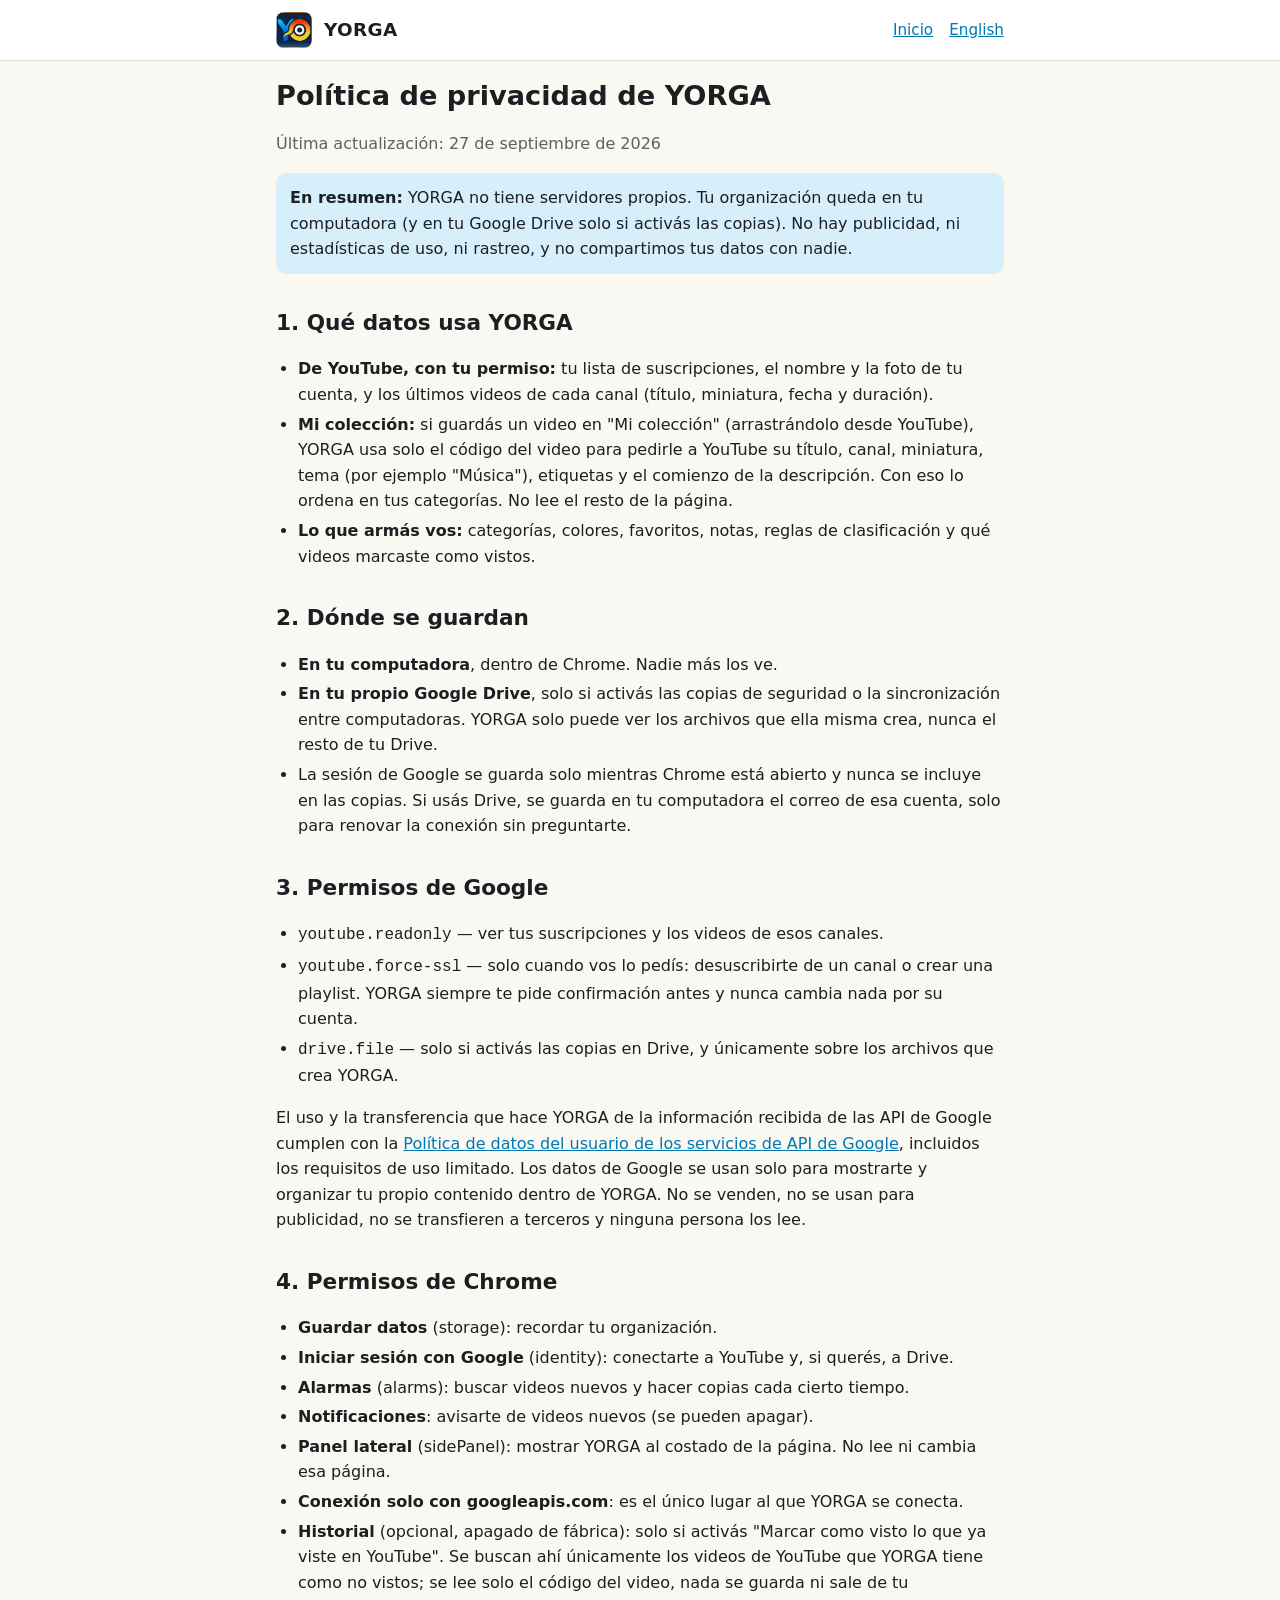
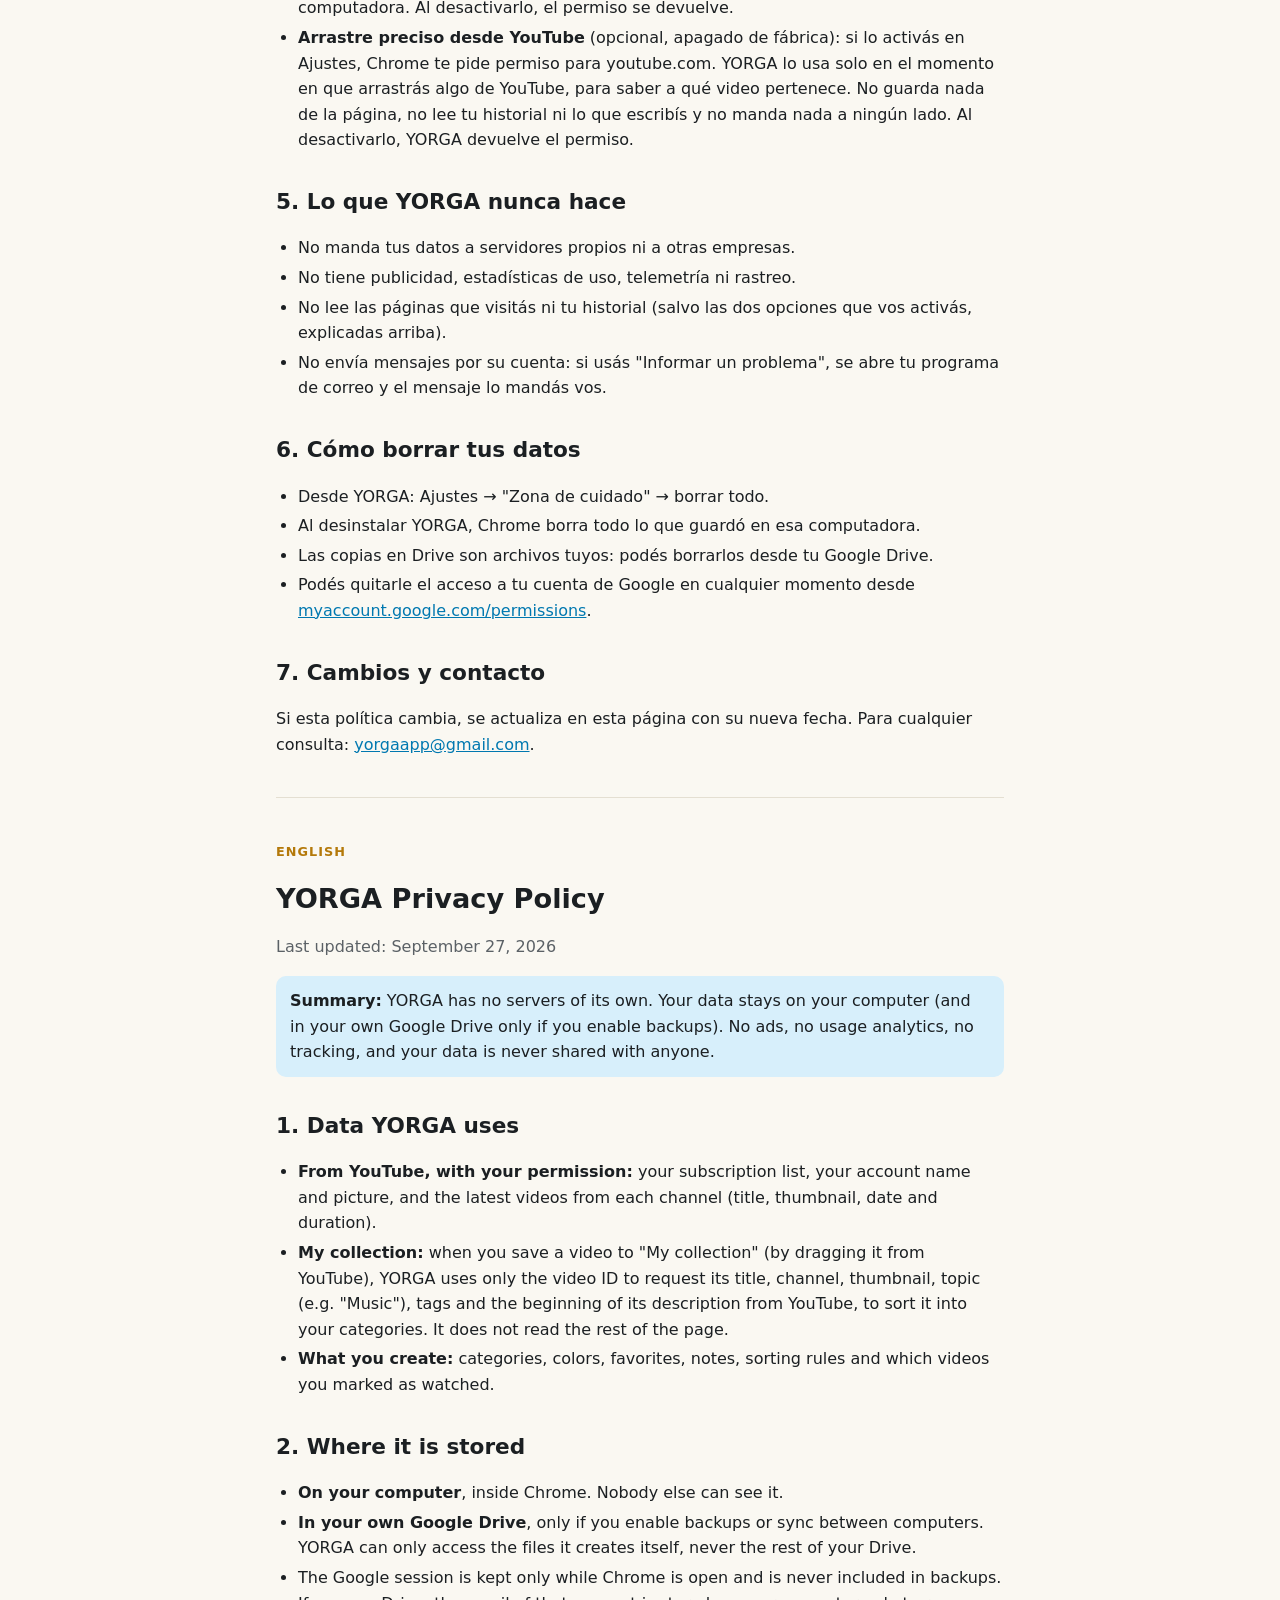
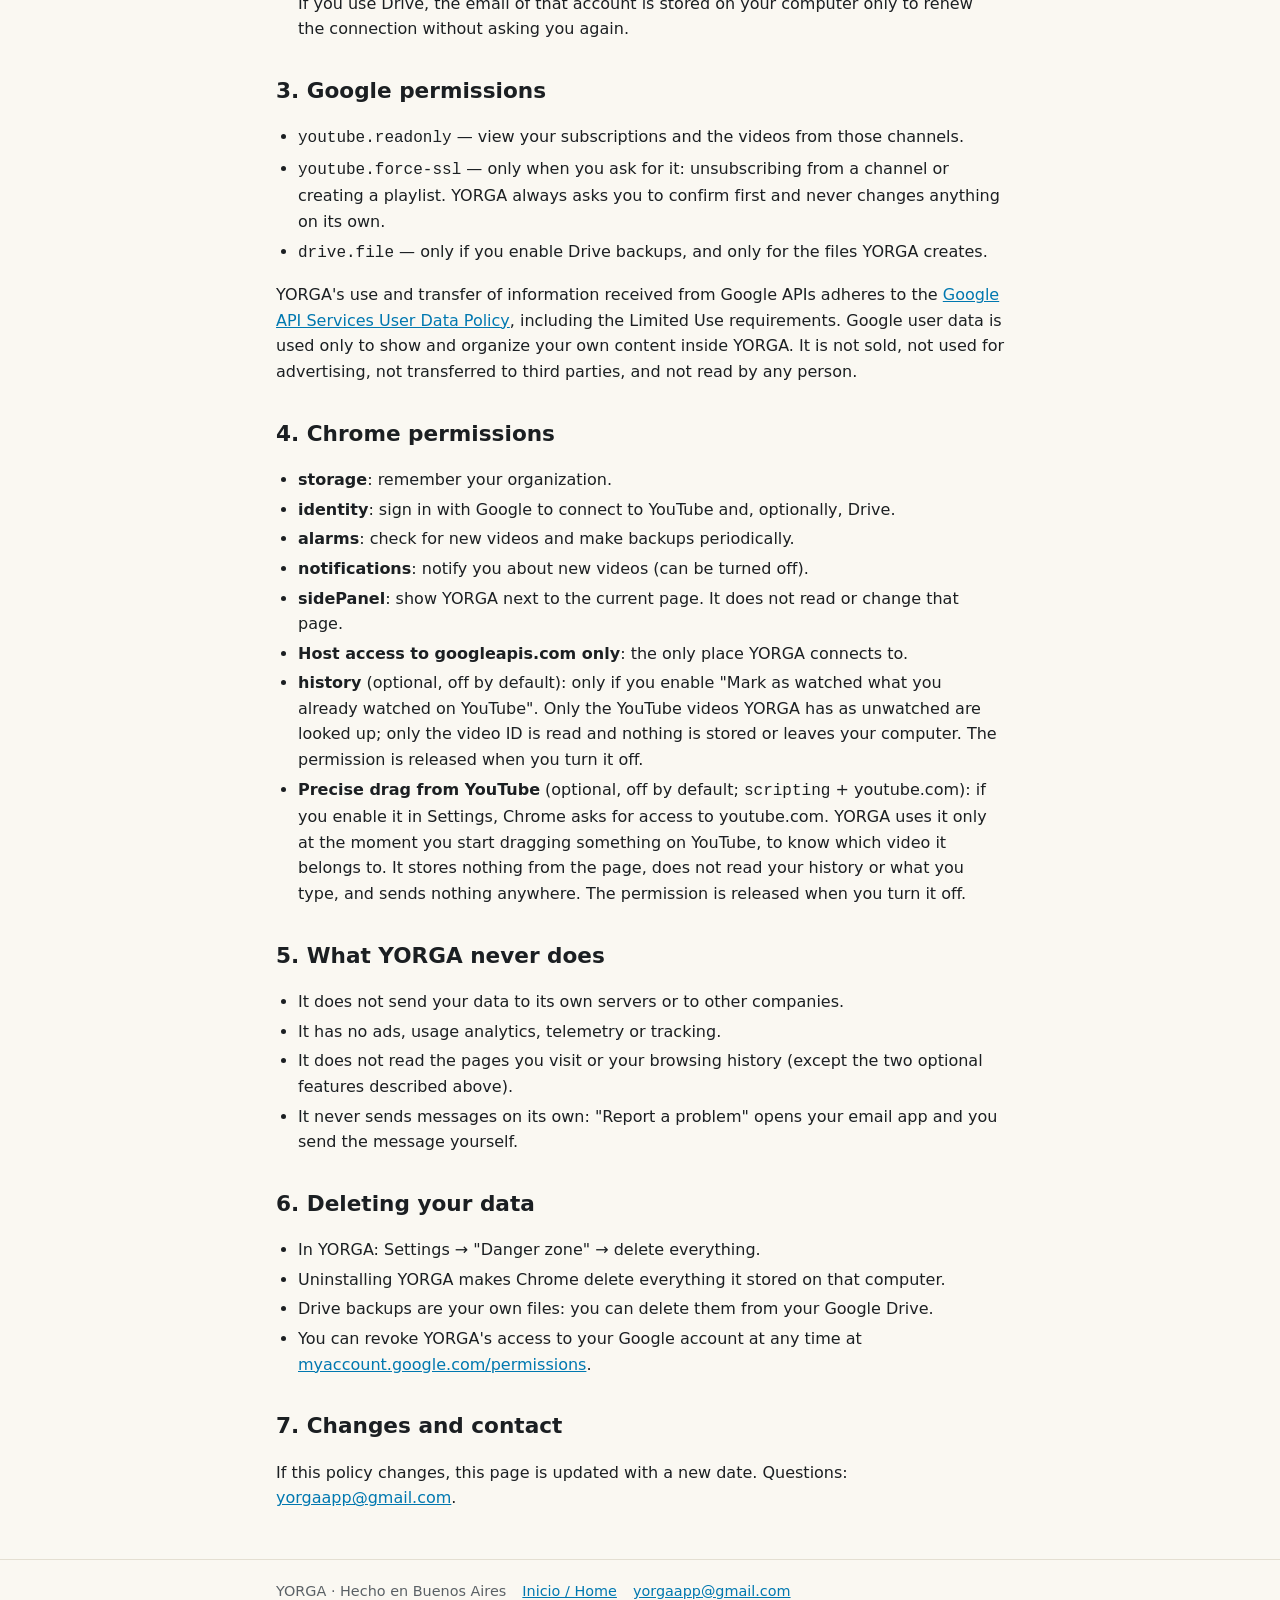
==== privacidad.html @ d3d58bcf "Add files via upload" ====
<!doctype html>
<html lang="es">
<head>
<meta charset="utf-8">
<meta name="viewport" content="width=device-width, initial-scale=1">
<title>Política de privacidad — YORGA</title>
<meta name="description" content="Política de privacidad de YORGA, la extensión de Chrome para organizar tus suscripciones de YouTube.">
<link rel="icon" href="icon128.png">
<link rel="stylesheet" href="estilo.css">
</head>
<body>
<header class="top">
  <div class="wrap">
    <img src="yorga-icon.webp" alt="">
    <a class="name" href="./">YORGA</a>
    <nav>
      <a href="./">Inicio</a>
      <a href="#en">English</a>
    </nav>
  </div>
</header>

<main class="wrap">
  <h1>Política de privacidad de YORGA</h1>
  <p class="muted">Última actualización: 27 de septiembre de 2026</p>

  <p class="note"><strong>En resumen:</strong> YORGA no tiene servidores propios. Tu organización queda en tu computadora (y en tu Google Drive solo si activás las copias). No hay publicidad, ni estadísticas de uso, ni rastreo, y no compartimos tus datos con nadie.</p>

  <h2>1. Qué datos usa YORGA</h2>
  <ul>
    <li><strong>De YouTube, con tu permiso:</strong> tu lista de suscripciones, el nombre y la foto de tu cuenta, y los últimos videos de cada canal (título, miniatura, fecha y duración).</li>
    <li><strong>Mi colección:</strong> si guardás un video en "Mi colección" (arrastrándolo desde YouTube), YORGA usa solo el código del video para pedirle a YouTube su título, canal, miniatura, tema (por ejemplo "Música"), etiquetas y el comienzo de la descripción. Con eso lo ordena en tus categorías. No lee el resto de la página.</li>
    <li><strong>Lo que armás vos:</strong> categorías, colores, favoritos, notas, reglas de clasificación y qué videos marcaste como vistos.</li>
  </ul>

  <h2>2. Dónde se guardan</h2>
  <ul>
    <li><strong>En tu computadora</strong>, dentro de Chrome. Nadie más los ve.</li>
    <li><strong>En tu propio Google Drive</strong>, solo si activás las copias de seguridad o la sincronización entre computadoras. YORGA solo puede ver los archivos que ella misma crea, nunca el resto de tu Drive.</li>
    <li>La sesión de Google se guarda solo mientras Chrome está abierto y nunca se incluye en las copias. Si usás Drive, se guarda en tu computadora el correo de esa cuenta, solo para renovar la conexión sin preguntarte.</li>
  </ul>

  <h2>3. Permisos de Google</h2>
  <ul>
    <li><code>youtube.readonly</code> — ver tus suscripciones y los videos de esos canales.</li>
    <li><code>youtube.force-ssl</code> — solo cuando vos lo pedís: desuscribirte de un canal o crear una playlist. YORGA siempre te pide confirmación antes y nunca cambia nada por su cuenta.</li>
    <li><code>drive.file</code> — solo si activás las copias en Drive, y únicamente sobre los archivos que crea YORGA.</li>
  </ul>
  <p>El uso y la transferencia que hace YORGA de la información recibida de las API de Google cumplen con la <a href="https://developers.google.com/terms/api-services-user-data-policy">Política de datos del usuario de los servicios de API de Google</a>, incluidos los requisitos de uso limitado. Los datos de Google se usan solo para mostrarte y organizar tu propio contenido dentro de YORGA. No se venden, no se usan para publicidad, no se transfieren a terceros y ninguna persona los lee.</p>

  <h2>4. Permisos de Chrome</h2>
  <ul>
    <li><strong>Guardar datos</strong> (storage): recordar tu organización.</li>
    <li><strong>Iniciar sesión con Google</strong> (identity): conectarte a YouTube y, si querés, a Drive.</li>
    <li><strong>Alarmas</strong> (alarms): buscar videos nuevos y hacer copias cada cierto tiempo.</li>
    <li><strong>Notificaciones</strong>: avisarte de videos nuevos (se pueden apagar).</li>
    <li><strong>Panel lateral</strong> (sidePanel): mostrar YORGA al costado de la página. No lee ni cambia esa página.</li>
    <li><strong>Conexión solo con googleapis.com</strong>: es el único lugar al que YORGA se conecta.</li>
    <li><strong>Historial</strong> (opcional, apagado de fábrica): solo si activás "Marcar como visto lo que ya viste en YouTube". Se buscan ahí únicamente los videos de YouTube que YORGA tiene como no vistos; se lee solo el código del video, nada se guarda ni sale de tu computadora. Al desactivarlo, el permiso se devuelve.</li>
    <li><strong>Arrastre preciso desde YouTube</strong> (opcional, apagado de fábrica): si lo activás en Ajustes, Chrome te pide permiso para youtube.com. YORGA lo usa solo en el momento en que arrastrás algo de YouTube, para saber a qué video pertenece. No guarda nada de la página, no lee tu historial ni lo que escribís y no manda nada a ningún lado. Al desactivarlo, YORGA devuelve el permiso.</li>
  </ul>

  <h2>5. Lo que YORGA nunca hace</h2>
  <ul>
    <li>No manda tus datos a servidores propios ni a otras empresas.</li>
    <li>No tiene publicidad, estadísticas de uso, telemetría ni rastreo.</li>
    <li>No lee las páginas que visitás ni tu historial (salvo las dos opciones que vos activás, explicadas arriba).</li>
    <li>No envía mensajes por su cuenta: si usás "Informar un problema", se abre tu programa de correo y el mensaje lo mandás vos.</li>
  </ul>

  <h2>6. Cómo borrar tus datos</h2>
  <ul>
    <li>Desde YORGA: Ajustes → "Zona de cuidado" → borrar todo.</li>
    <li>Al desinstalar YORGA, Chrome borra todo lo que guardó en esa computadora.</li>
    <li>Las copias en Drive son archivos tuyos: podés borrarlos desde tu Google Drive.</li>
    <li>Podés quitarle el acceso a tu cuenta de Google en cualquier momento desde <a href="https://myaccount.google.com/permissions">myaccount.google.com/permissions</a>.</li>
  </ul>

  <h2>7. Cambios y contacto</h2>
  <p>Si esta política cambia, se actualiza en esta página con su nueva fecha. Para cualquier consulta: <a href="mailto:yorgaapp@gmail.com">yorgaapp@gmail.com</a>.</p>

  <hr id="en">

  <span class="lang">English</span>
  <h1>YORGA Privacy Policy</h1>
  <p class="muted">Last updated: September 27, 2026</p>

  <p class="note"><strong>Summary:</strong> YORGA has no servers of its own. Your data stays on your computer (and in your own Google Drive only if you enable backups). No ads, no usage analytics, no tracking, and your data is never shared with anyone.</p>

  <h2>1. Data YORGA uses</h2>
  <ul>
    <li><strong>From YouTube, with your permission:</strong> your subscription list, your account name and picture, and the latest videos from each channel (title, thumbnail, date and duration).</li>
    <li><strong>My collection:</strong> when you save a video to "My collection" (by dragging it from YouTube), YORGA uses only the video ID to request its title, channel, thumbnail, topic (e.g. "Music"), tags and the beginning of its description from YouTube, to sort it into your categories. It does not read the rest of the page.</li>
    <li><strong>What you create:</strong> categories, colors, favorites, notes, sorting rules and which videos you marked as watched.</li>
  </ul>

  <h2>2. Where it is stored</h2>
  <ul>
    <li><strong>On your computer</strong>, inside Chrome. Nobody else can see it.</li>
    <li><strong>In your own Google Drive</strong>, only if you enable backups or sync between computers. YORGA can only access the files it creates itself, never the rest of your Drive.</li>
    <li>The Google session is kept only while Chrome is open and is never included in backups. If you use Drive, the email of that account is stored on your computer only to renew the connection without asking you again.</li>
  </ul>

  <h2>3. Google permissions</h2>
  <ul>
    <li><code>youtube.readonly</code> — view your subscriptions and the videos from those channels.</li>
    <li><code>youtube.force-ssl</code> — only when you ask for it: unsubscribing from a channel or creating a playlist. YORGA always asks you to confirm first and never changes anything on its own.</li>
    <li><code>drive.file</code> — only if you enable Drive backups, and only for the files YORGA creates.</li>
  </ul>
  <p>YORGA's use and transfer of information received from Google APIs adheres to the <a href="https://developers.google.com/terms/api-services-user-data-policy">Google API Services User Data Policy</a>, including the Limited Use requirements. Google user data is used only to show and organize your own content inside YORGA. It is not sold, not used for advertising, not transferred to third parties, and not read by any person.</p>

  <h2>4. Chrome permissions</h2>
  <ul>
    <li><strong>storage</strong>: remember your organization.</li>
    <li><strong>identity</strong>: sign in with Google to connect to YouTube and, optionally, Drive.</li>
    <li><strong>alarms</strong>: check for new videos and make backups periodically.</li>
    <li><strong>notifications</strong>: notify you about new videos (can be turned off).</li>
    <li><strong>sidePanel</strong>: show YORGA next to the current page. It does not read or change that page.</li>
    <li><strong>Host access to googleapis.com only</strong>: the only place YORGA connects to.</li>
    <li><strong>history</strong> (optional, off by default): only if you enable "Mark as watched what you already watched on YouTube". Only the YouTube videos YORGA has as unwatched are looked up; only the video ID is read and nothing is stored or leaves your computer. The permission is released when you turn it off.</li>
    <li><strong>Precise drag from YouTube</strong> (optional, off by default; <code>scripting</code> + youtube.com): if you enable it in Settings, Chrome asks for access to youtube.com. YORGA uses it only at the moment you start dragging something on YouTube, to know which video it belongs to. It stores nothing from the page, does not read your history or what you type, and sends nothing anywhere. The permission is released when you turn it off.</li>
  </ul>

  <h2>5. What YORGA never does</h2>
  <ul>
    <li>It does not send your data to its own servers or to other companies.</li>
    <li>It has no ads, usage analytics, telemetry or tracking.</li>
    <li>It does not read the pages you visit or your browsing history (except the two optional features described above).</li>
    <li>It never sends messages on its own: "Report a problem" opens your email app and you send the message yourself.</li>
  </ul>

  <h2>6. Deleting your data</h2>
  <ul>
    <li>In YORGA: Settings → "Danger zone" → delete everything.</li>
    <li>Uninstalling YORGA makes Chrome delete everything it stored on that computer.</li>
    <li>Drive backups are your own files: you can delete them from your Google Drive.</li>
    <li>You can revoke YORGA's access to your Google account at any time at <a href="https://myaccount.google.com/permissions">myaccount.google.com/permissions</a>.</li>
  </ul>

  <h2>7. Changes and contact</h2>
  <p>If this policy changes, this page is updated with a new date. Questions: <a href="mailto:yorgaapp@gmail.com">yorgaapp@gmail.com</a>.</p>
</main>

<footer>
  <div class="wrap">
    <span>YORGA · Hecho en Buenos Aires</span>
    <a href="./">Inicio / Home</a>
    <a href="mailto:yorgaapp@gmail.com">yorgaapp@gmail.com</a>
  </div>
</footer>
</body>
</html>
---- estilo.css ----
:root {
  --bg: #FAF8F2;
  --card: #FFFFFF;
  --ink: #1B1F22;
  --muted: #5B6166;
  --line: #E4DFD2;
  --accent: #0078B0;
  --accent-soft: #D7EFFB;
  --gold: #B4790A;
  --navy: #0C2442;
}
@media (prefers-color-scheme: dark) {
  :root {
    --bg: #14181B;
    --card: #1C2124;
    --ink: #ECEEF0;
    --muted: #A3AAB0;
    --line: #2C3337;
    --accent: #3FC1FF;
    --accent-soft: #123449;
    --gold: #F0B545;
  }
}
* { box-sizing: border-box; }
html { -webkit-text-size-adjust: 100%; }
body {
  margin: 0;
  background: var(--bg);
  color: var(--ink);
  font: 16px/1.6 system-ui, -apple-system, "Segoe UI", Roboto, sans-serif;
}
a { color: var(--accent); }
.wrap { max-width: 760px; margin: 0 auto; padding: 0 16px; }
header.top { border-bottom: 1px solid var(--line); background: var(--card); }
header.top .wrap { display: flex; align-items: center; gap: 12px; padding-top: 12px; padding-bottom: 12px; }
header.top img { width: 36px; height: 36px; border-radius: 8px; }
header.top .name { font-weight: 700; font-size: 1.15rem; letter-spacing: .02em; text-decoration: none; color: var(--ink); }
header.top nav { margin-left: auto; display: flex; gap: 16px; font-size: .95rem; flex-wrap: wrap; }
.hero { text-align: center; padding: 48px 0 24px; }
.hero img { width: 96px; height: 96px; border-radius: 20px; }
.hero h1 { font-size: 2rem; margin: 16px 0 4px; }
.hero p.lead { font-size: 1.15rem; color: var(--muted); margin: 0 auto; max-width: 560px; }
.btn {
  display: inline-block; margin-top: 20px; padding: 10px 20px; border-radius: 999px;
  background: var(--accent); color: #fff; text-decoration: none; font-weight: 600;
}
@media (prefers-color-scheme: dark) { .btn { color: #0C2442; } }
.card { background: var(--card); border: 1px solid var(--line); border-radius: 14px; padding: 20px 22px; margin: 16px 0; }
.grid { display: grid; grid-template-columns: repeat(auto-fit, minmax(280px, 1fr)); gap: 12px; }
.grid .card { margin: 0; }
.grid h3 { margin: 0 0 4px; font-size: 1.02rem; }
.grid p { margin: 0; color: var(--muted); font-size: .95rem; }
h1 { font-size: 1.7rem; line-height: 1.25; }
h2 { font-size: 1.35rem; margin: 32px 0 8px; }
h3 { font-size: 1.08rem; margin: 20px 0 6px; }
ul { padding-left: 22px; }
li { margin: 4px 0; }
.muted { color: var(--muted); }
.lang { display: inline-block; font-size: .8rem; font-weight: 700; color: var(--gold); letter-spacing: .08em; text-transform: uppercase; }
.note { background: var(--accent-soft); border-radius: 10px; padding: 12px 14px; }
hr { border: 0; border-top: 1px solid var(--line); margin: 40px 0; }
footer { border-top: 1px solid var(--line); margin-top: 48px; padding: 20px 0 32px; font-size: .9rem; color: var(--muted); }
footer .wrap { display: flex; gap: 16px; flex-wrap: wrap; }
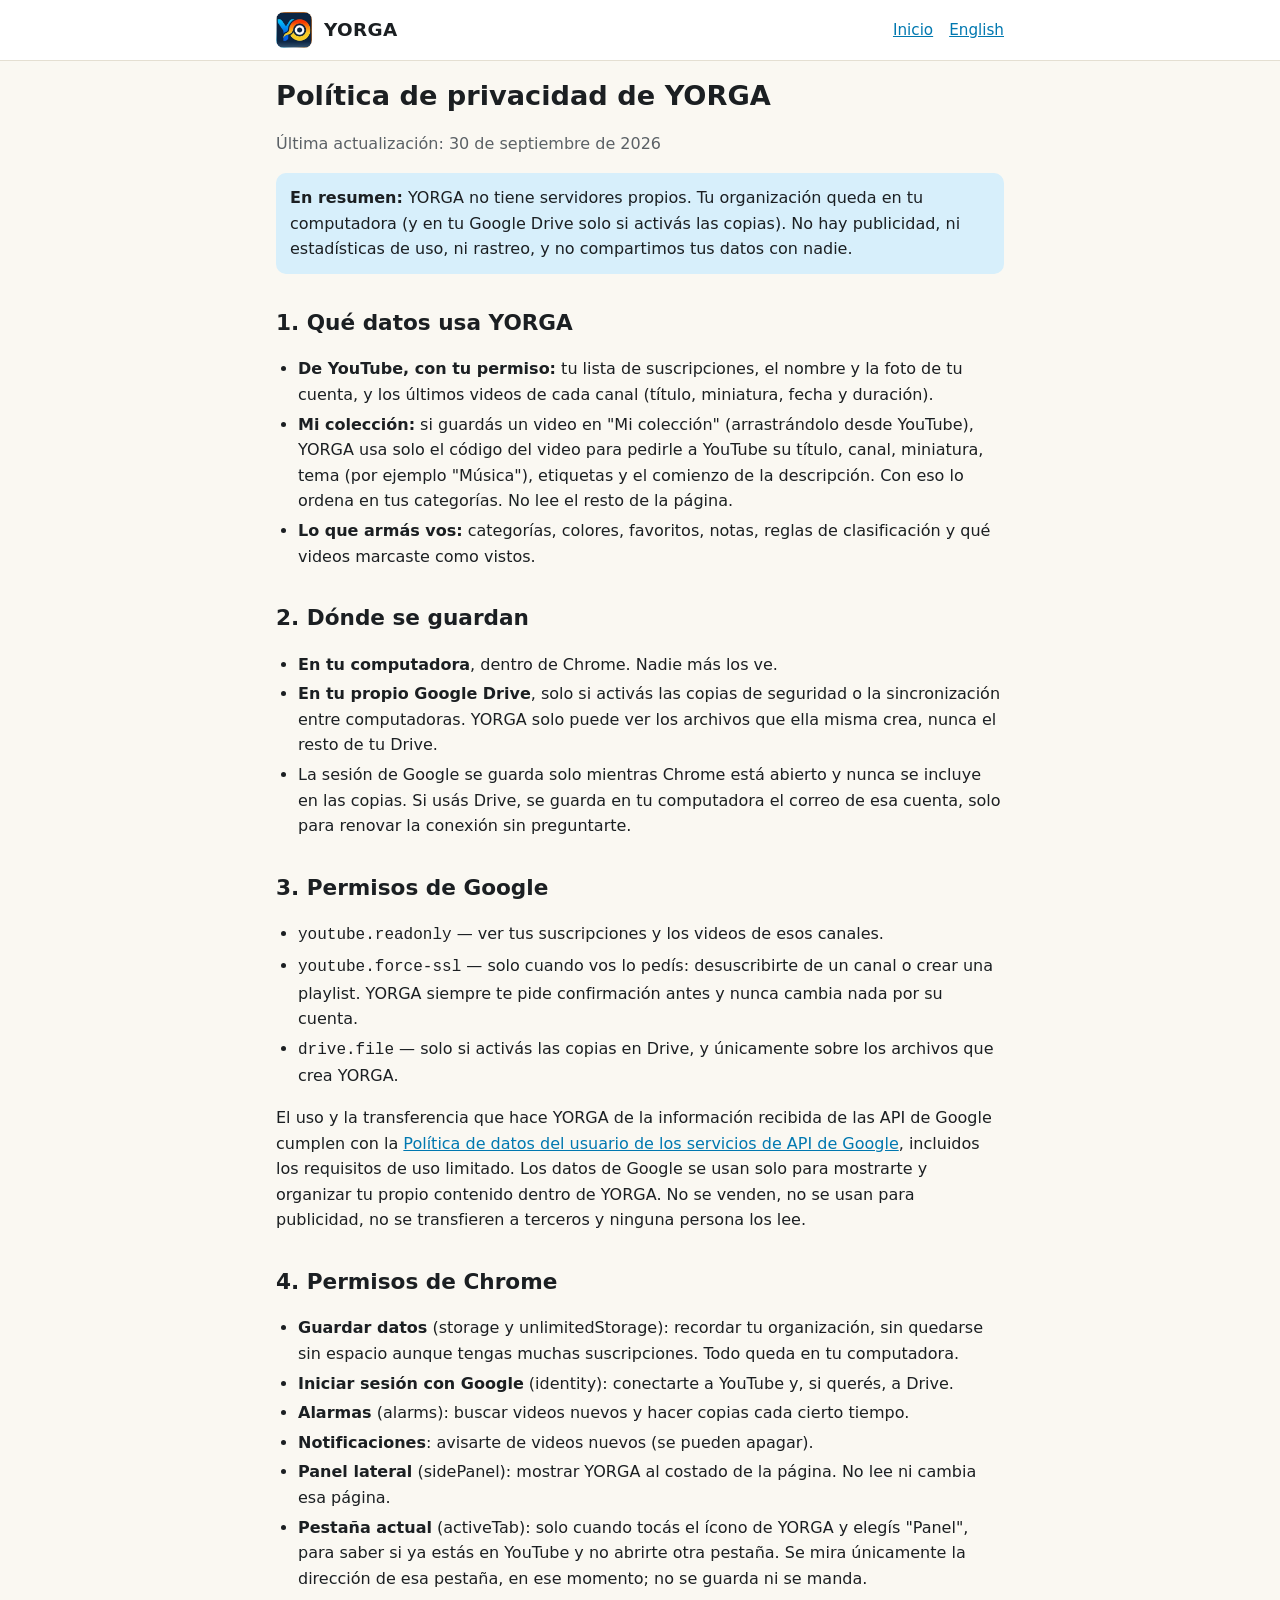
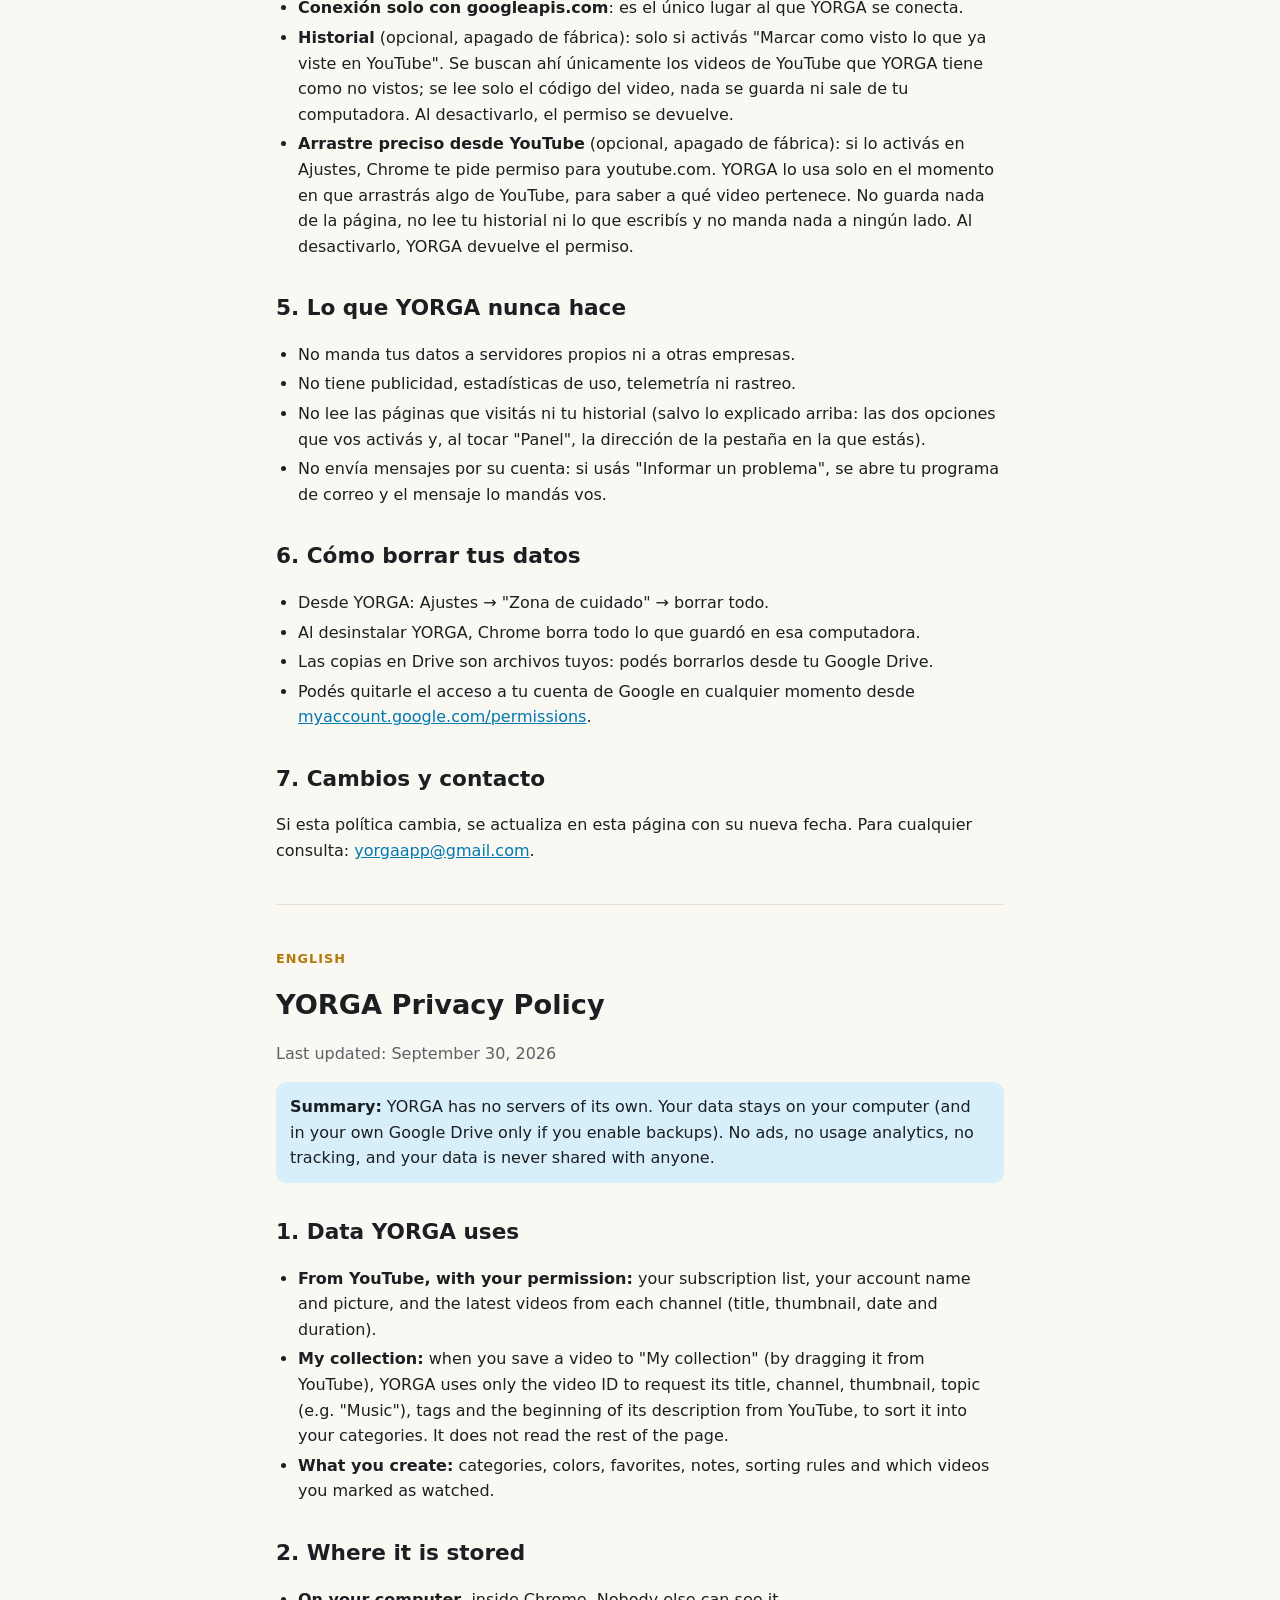
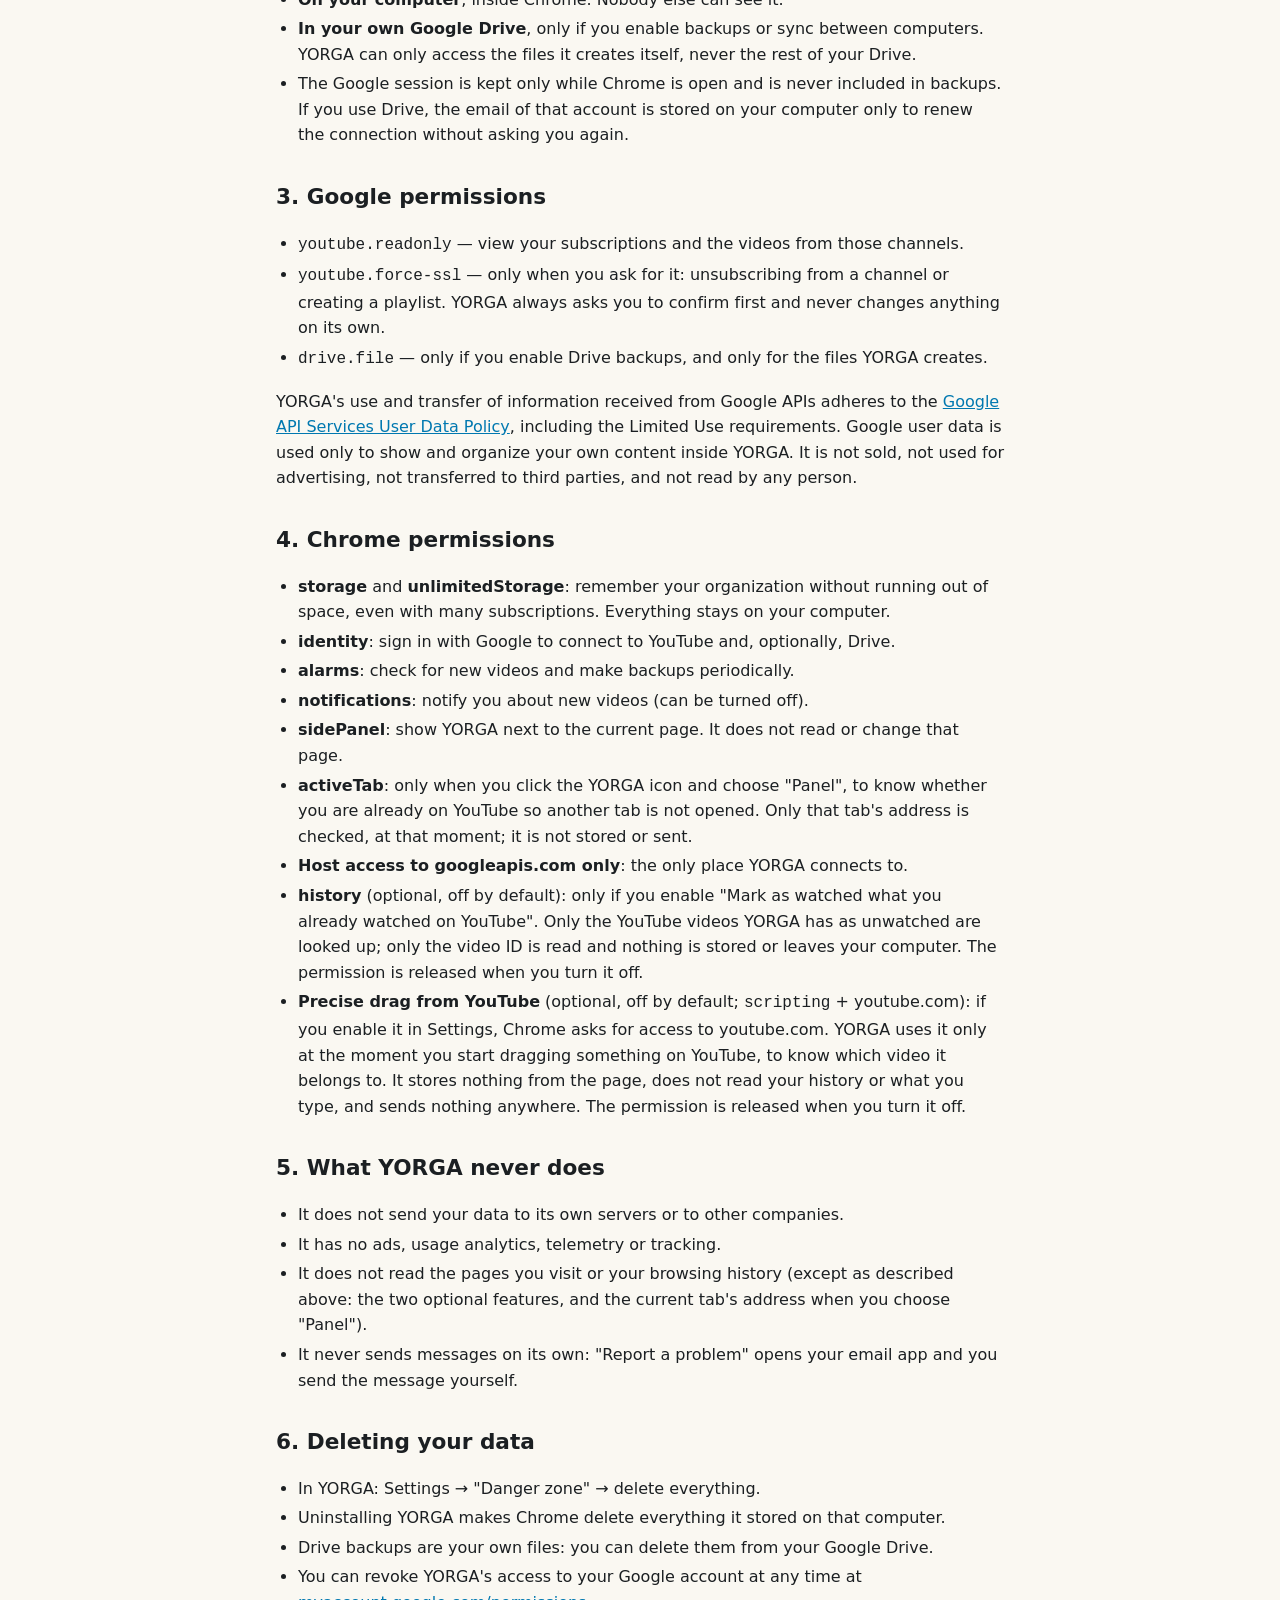
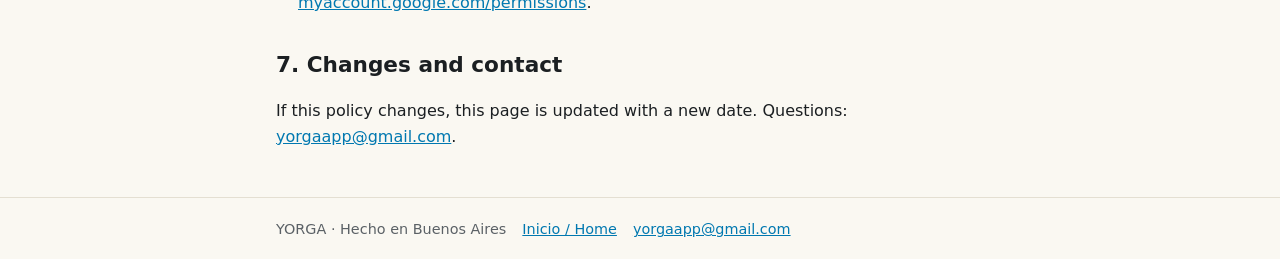
==== commit 6af5effe: "Privacidad: permisos 1.15" ====
--- a/privacidad.html
+++ b/privacidad.html
@@ -22,7 +22,7 @@
 
 <main class="wrap">
   <h1>Política de privacidad de YORGA</h1>
-  <p class="muted">Última actualización: 27 de septiembre de 2026</p>
+  <p class="muted">Última actualización: 30 de septiembre de 2026</p>
 
   <p class="note"><strong>En resumen:</strong> YORGA no tiene servidores propios. Tu organización queda en tu computadora (y en tu Google Drive solo si activás las copias). No hay publicidad, ni estadísticas de uso, ni rastreo, y no compartimos tus datos con nadie.</p>
 
@@ -50,11 +50,12 @@
 
   <h2>4. Permisos de Chrome</h2>
   <ul>
-    <li><strong>Guardar datos</strong> (storage): recordar tu organización.</li>
+    <li><strong>Guardar datos</strong> (storage y unlimitedStorage): recordar tu organización, sin quedarse sin espacio aunque tengas muchas suscripciones. Todo queda en tu computadora.</li>
     <li><strong>Iniciar sesión con Google</strong> (identity): conectarte a YouTube y, si querés, a Drive.</li>
     <li><strong>Alarmas</strong> (alarms): buscar videos nuevos y hacer copias cada cierto tiempo.</li>
     <li><strong>Notificaciones</strong>: avisarte de videos nuevos (se pueden apagar).</li>
     <li><strong>Panel lateral</strong> (sidePanel): mostrar YORGA al costado de la página. No lee ni cambia esa página.</li>
+    <li><strong>Pestaña actual</strong> (activeTab): solo cuando tocás el ícono de YORGA y elegís "Panel", para saber si ya estás en YouTube y no abrirte otra pestaña. Se mira únicamente la dirección de esa pestaña, en ese momento; no se guarda ni se manda.</li>
     <li><strong>Conexión solo con googleapis.com</strong>: es el único lugar al que YORGA se conecta.</li>
     <li><strong>Historial</strong> (opcional, apagado de fábrica): solo si activás "Marcar como visto lo que ya viste en YouTube". Se buscan ahí únicamente los videos de YouTube que YORGA tiene como no vistos; se lee solo el código del video, nada se guarda ni sale de tu computadora. Al desactivarlo, el permiso se devuelve.</li>
     <li><strong>Arrastre preciso desde YouTube</strong> (opcional, apagado de fábrica): si lo activás en Ajustes, Chrome te pide permiso para youtube.com. YORGA lo usa solo en el momento en que arrastrás algo de YouTube, para saber a qué video pertenece. No guarda nada de la página, no lee tu historial ni lo que escribís y no manda nada a ningún lado. Al desactivarlo, YORGA devuelve el permiso.</li>
@@ -64,7 +65,7 @@
   <ul>
     <li>No manda tus datos a servidores propios ni a otras empresas.</li>
     <li>No tiene publicidad, estadísticas de uso, telemetría ni rastreo.</li>
-    <li>No lee las páginas que visitás ni tu historial (salvo las dos opciones que vos activás, explicadas arriba).</li>
+    <li>No lee las páginas que visitás ni tu historial (salvo lo explicado arriba: las dos opciones que vos activás y, al tocar "Panel", la dirección de la pestaña en la que estás).</li>
     <li>No envía mensajes por su cuenta: si usás "Informar un problema", se abre tu programa de correo y el mensaje lo mandás vos.</li>
   </ul>
 
@@ -83,7 +84,7 @@
 
   <span class="lang">English</span>
   <h1>YORGA Privacy Policy</h1>
-  <p class="muted">Last updated: September 27, 2026</p>
+  <p class="muted">Last updated: September 30, 2026</p>
 
   <p class="note"><strong>Summary:</strong> YORGA has no servers of its own. Your data stays on your computer (and in your own Google Drive only if you enable backups). No ads, no usage analytics, no tracking, and your data is never shared with anyone.</p>
 
@@ -111,11 +112,12 @@
 
   <h2>4. Chrome permissions</h2>
   <ul>
-    <li><strong>storage</strong>: remember your organization.</li>
+    <li><strong>storage</strong> and <strong>unlimitedStorage</strong>: remember your organization without running out of space, even with many subscriptions. Everything stays on your computer.</li>
     <li><strong>identity</strong>: sign in with Google to connect to YouTube and, optionally, Drive.</li>
     <li><strong>alarms</strong>: check for new videos and make backups periodically.</li>
     <li><strong>notifications</strong>: notify you about new videos (can be turned off).</li>
     <li><strong>sidePanel</strong>: show YORGA next to the current page. It does not read or change that page.</li>
+    <li><strong>activeTab</strong>: only when you click the YORGA icon and choose "Panel", to know whether you are already on YouTube so another tab is not opened. Only that tab's address is checked, at that moment; it is not stored or sent.</li>
     <li><strong>Host access to googleapis.com only</strong>: the only place YORGA connects to.</li>
     <li><strong>history</strong> (optional, off by default): only if you enable "Mark as watched what you already watched on YouTube". Only the YouTube videos YORGA has as unwatched are looked up; only the video ID is read and nothing is stored or leaves your computer. The permission is released when you turn it off.</li>
     <li><strong>Precise drag from YouTube</strong> (optional, off by default; <code>scripting</code> + youtube.com): if you enable it in Settings, Chrome asks for access to youtube.com. YORGA uses it only at the moment you start dragging something on YouTube, to know which video it belongs to. It stores nothing from the page, does not read your history or what you type, and sends nothing anywhere. The permission is released when you turn it off.</li>
@@ -125,7 +127,7 @@
   <ul>
     <li>It does not send your data to its own servers or to other companies.</li>
     <li>It has no ads, usage analytics, telemetry or tracking.</li>
-    <li>It does not read the pages you visit or your browsing history (except the two optional features described above).</li>
+    <li>It does not read the pages you visit or your browsing history (except as described above: the two optional features, and the current tab's address when you choose "Panel").</li>
     <li>It never sends messages on its own: "Report a problem" opens your email app and you send the message yourself.</li>
   </ul>
 
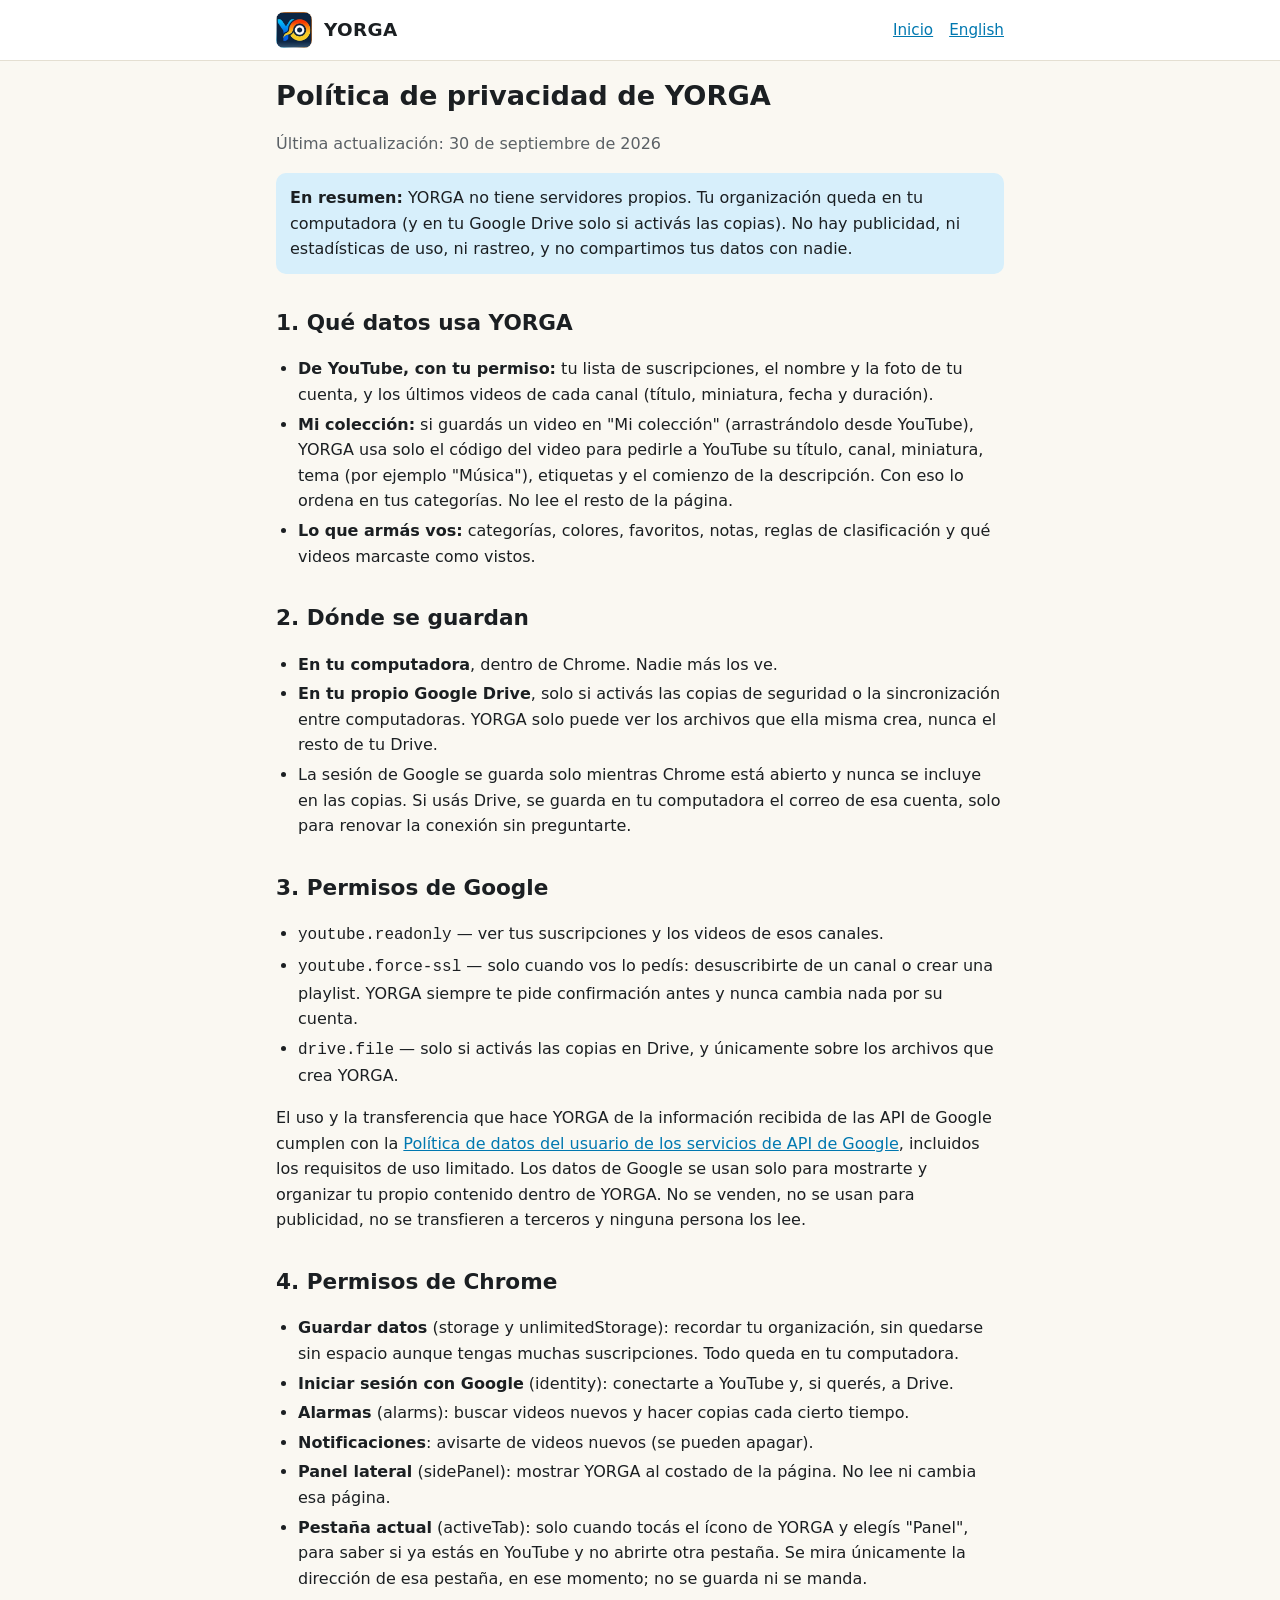
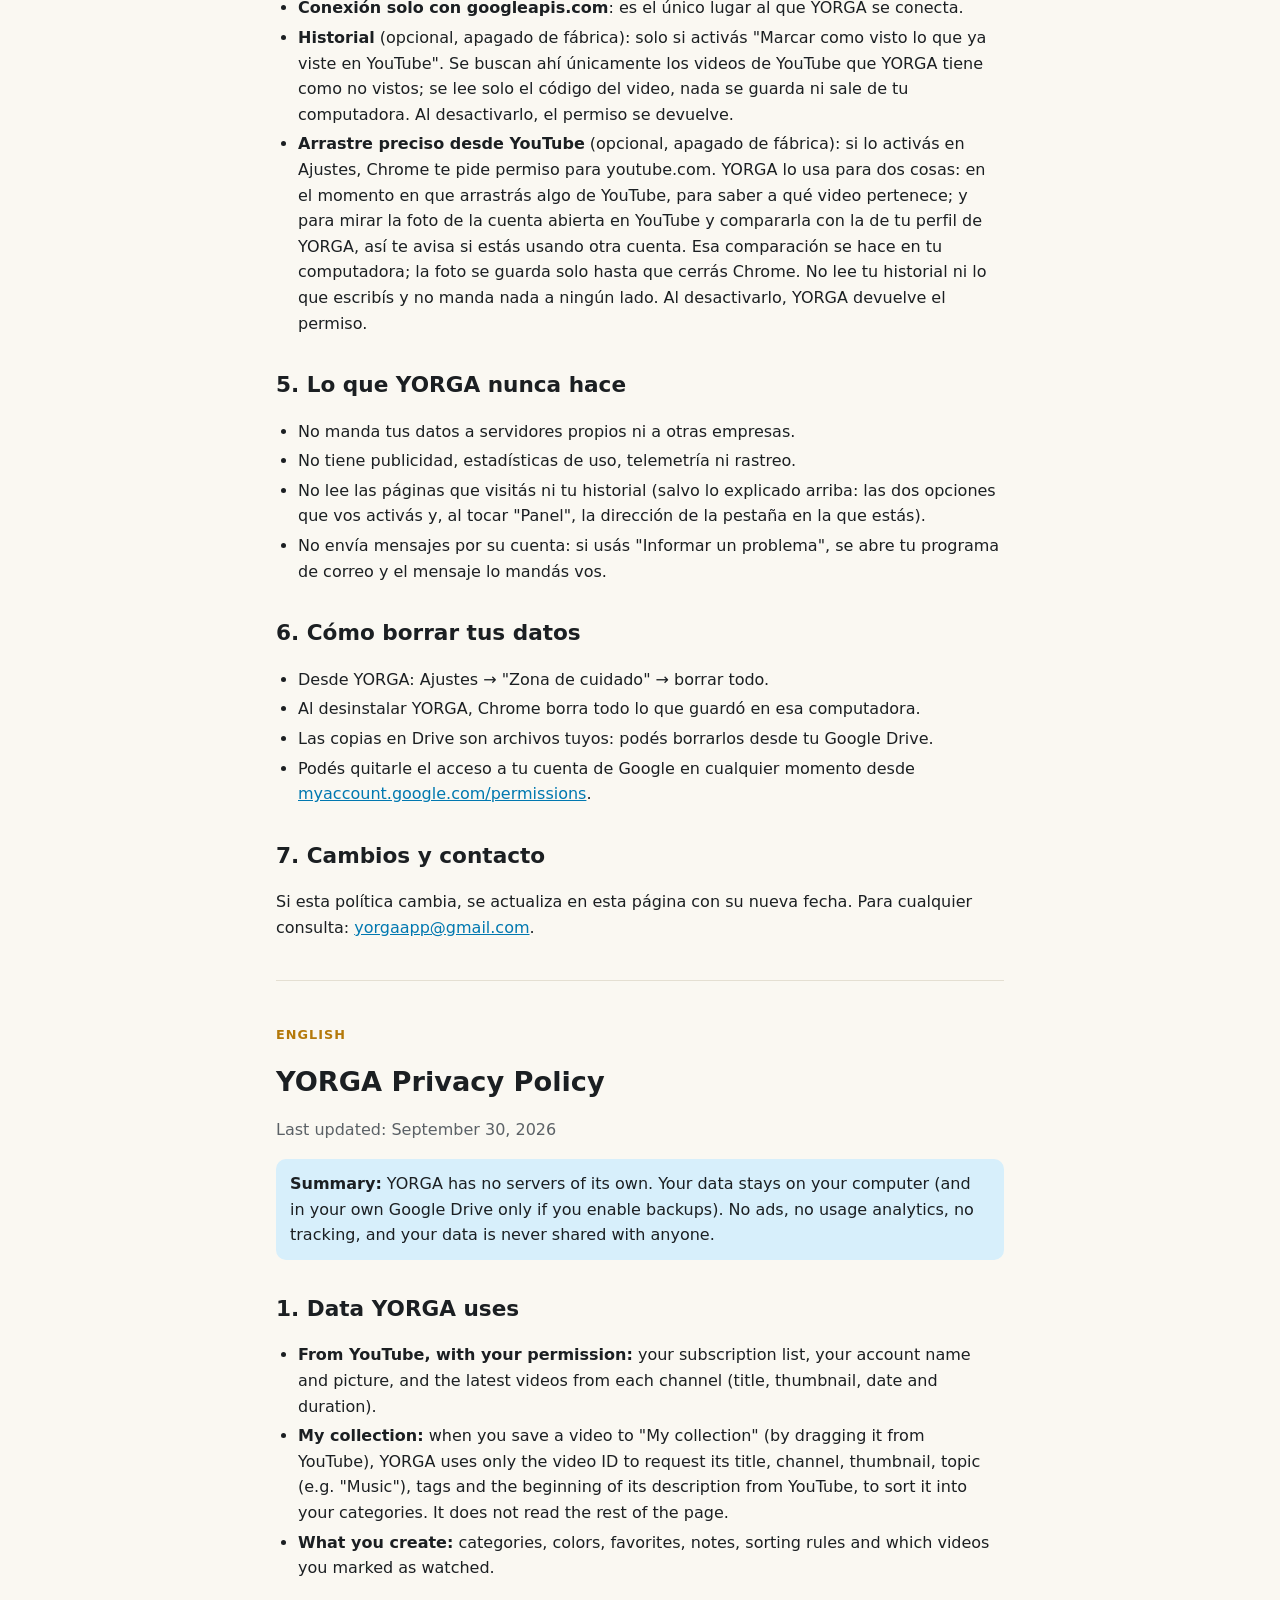
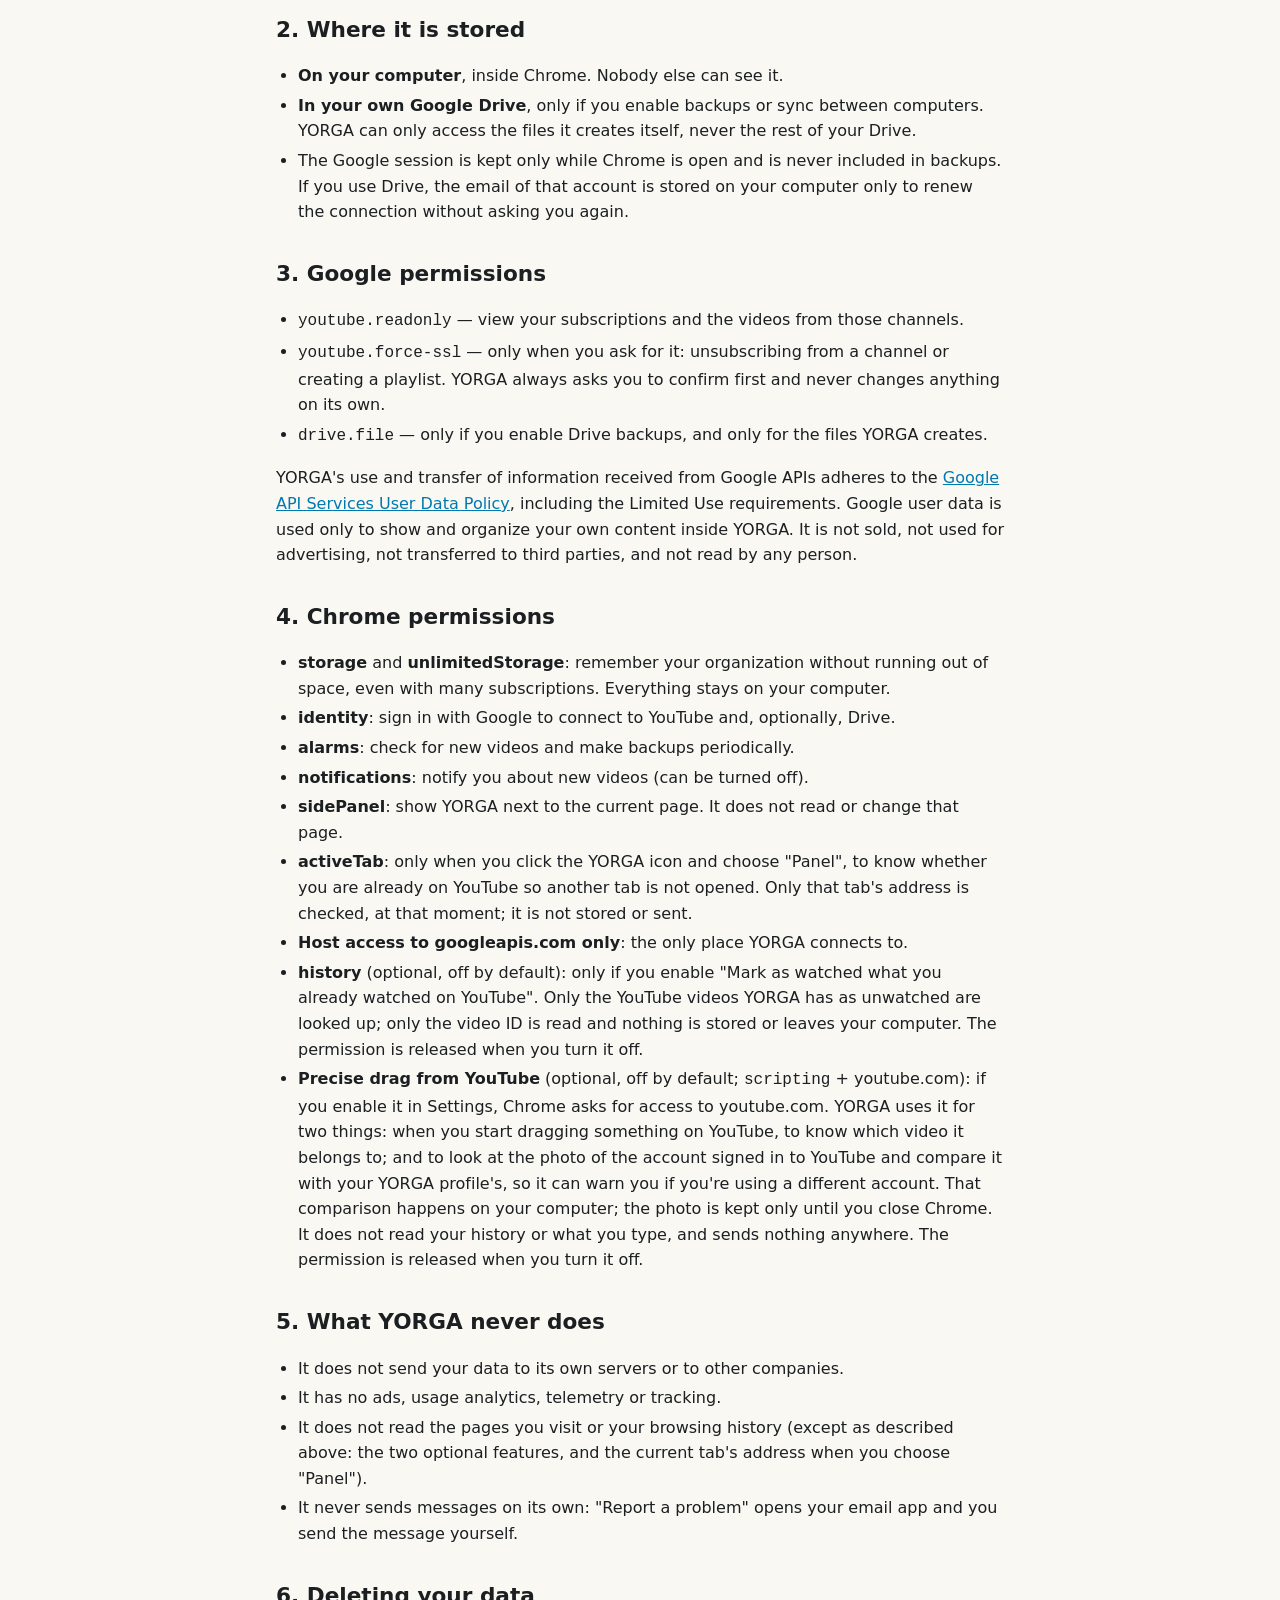
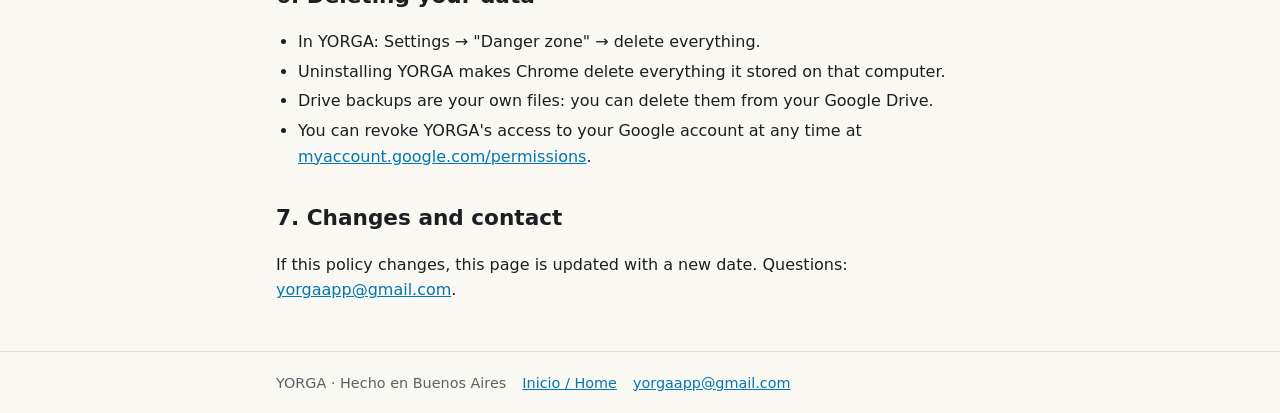
==== commit 765f6f30: "Actualización  1 de octubre 2026" ====
--- a/privacidad.html
+++ b/privacidad.html
@@ -58,7 +58,7 @@
     <li><strong>Pestaña actual</strong> (activeTab): solo cuando tocás el ícono de YORGA y elegís "Panel", para saber si ya estás en YouTube y no abrirte otra pestaña. Se mira únicamente la dirección de esa pestaña, en ese momento; no se guarda ni se manda.</li>
     <li><strong>Conexión solo con googleapis.com</strong>: es el único lugar al que YORGA se conecta.</li>
     <li><strong>Historial</strong> (opcional, apagado de fábrica): solo si activás "Marcar como visto lo que ya viste en YouTube". Se buscan ahí únicamente los videos de YouTube que YORGA tiene como no vistos; se lee solo el código del video, nada se guarda ni sale de tu computadora. Al desactivarlo, el permiso se devuelve.</li>
-    <li><strong>Arrastre preciso desde YouTube</strong> (opcional, apagado de fábrica): si lo activás en Ajustes, Chrome te pide permiso para youtube.com. YORGA lo usa solo en el momento en que arrastrás algo de YouTube, para saber a qué video pertenece. No guarda nada de la página, no lee tu historial ni lo que escribís y no manda nada a ningún lado. Al desactivarlo, YORGA devuelve el permiso.</li>
+    <li><strong>Arrastre preciso desde YouTube</strong> (opcional, apagado de fábrica): si lo activás en Ajustes, Chrome te pide permiso para youtube.com. YORGA lo usa para dos cosas: en el momento en que arrastrás algo de YouTube, para saber a qué video pertenece; y para mirar la foto de la cuenta abierta en YouTube y compararla con la de tu perfil de YORGA, así te avisa si estás usando otra cuenta. Esa comparación se hace en tu computadora; la foto se guarda solo hasta que cerrás Chrome. No lee tu historial ni lo que escribís y no manda nada a ningún lado. Al desactivarlo, YORGA devuelve el permiso.</li>
   </ul>
 
   <h2>5. Lo que YORGA nunca hace</h2>
@@ -120,7 +120,7 @@
     <li><strong>activeTab</strong>: only when you click the YORGA icon and choose "Panel", to know whether you are already on YouTube so another tab is not opened. Only that tab's address is checked, at that moment; it is not stored or sent.</li>
     <li><strong>Host access to googleapis.com only</strong>: the only place YORGA connects to.</li>
     <li><strong>history</strong> (optional, off by default): only if you enable "Mark as watched what you already watched on YouTube". Only the YouTube videos YORGA has as unwatched are looked up; only the video ID is read and nothing is stored or leaves your computer. The permission is released when you turn it off.</li>
-    <li><strong>Precise drag from YouTube</strong> (optional, off by default; <code>scripting</code> + youtube.com): if you enable it in Settings, Chrome asks for access to youtube.com. YORGA uses it only at the moment you start dragging something on YouTube, to know which video it belongs to. It stores nothing from the page, does not read your history or what you type, and sends nothing anywhere. The permission is released when you turn it off.</li>
+    <li><strong>Precise drag from YouTube</strong> (optional, off by default; <code>scripting</code> + youtube.com): if you enable it in Settings, Chrome asks for access to youtube.com. YORGA uses it for two things: when you start dragging something on YouTube, to know which video it belongs to; and to look at the photo of the account signed in to YouTube and compare it with your YORGA profile's, so it can warn you if you're using a different account. That comparison happens on your computer; the photo is kept only until you close Chrome. It does not read your history or what you type, and sends nothing anywhere. The permission is released when you turn it off.</li>
   </ul>
 
   <h2>5. What YORGA never does</h2>
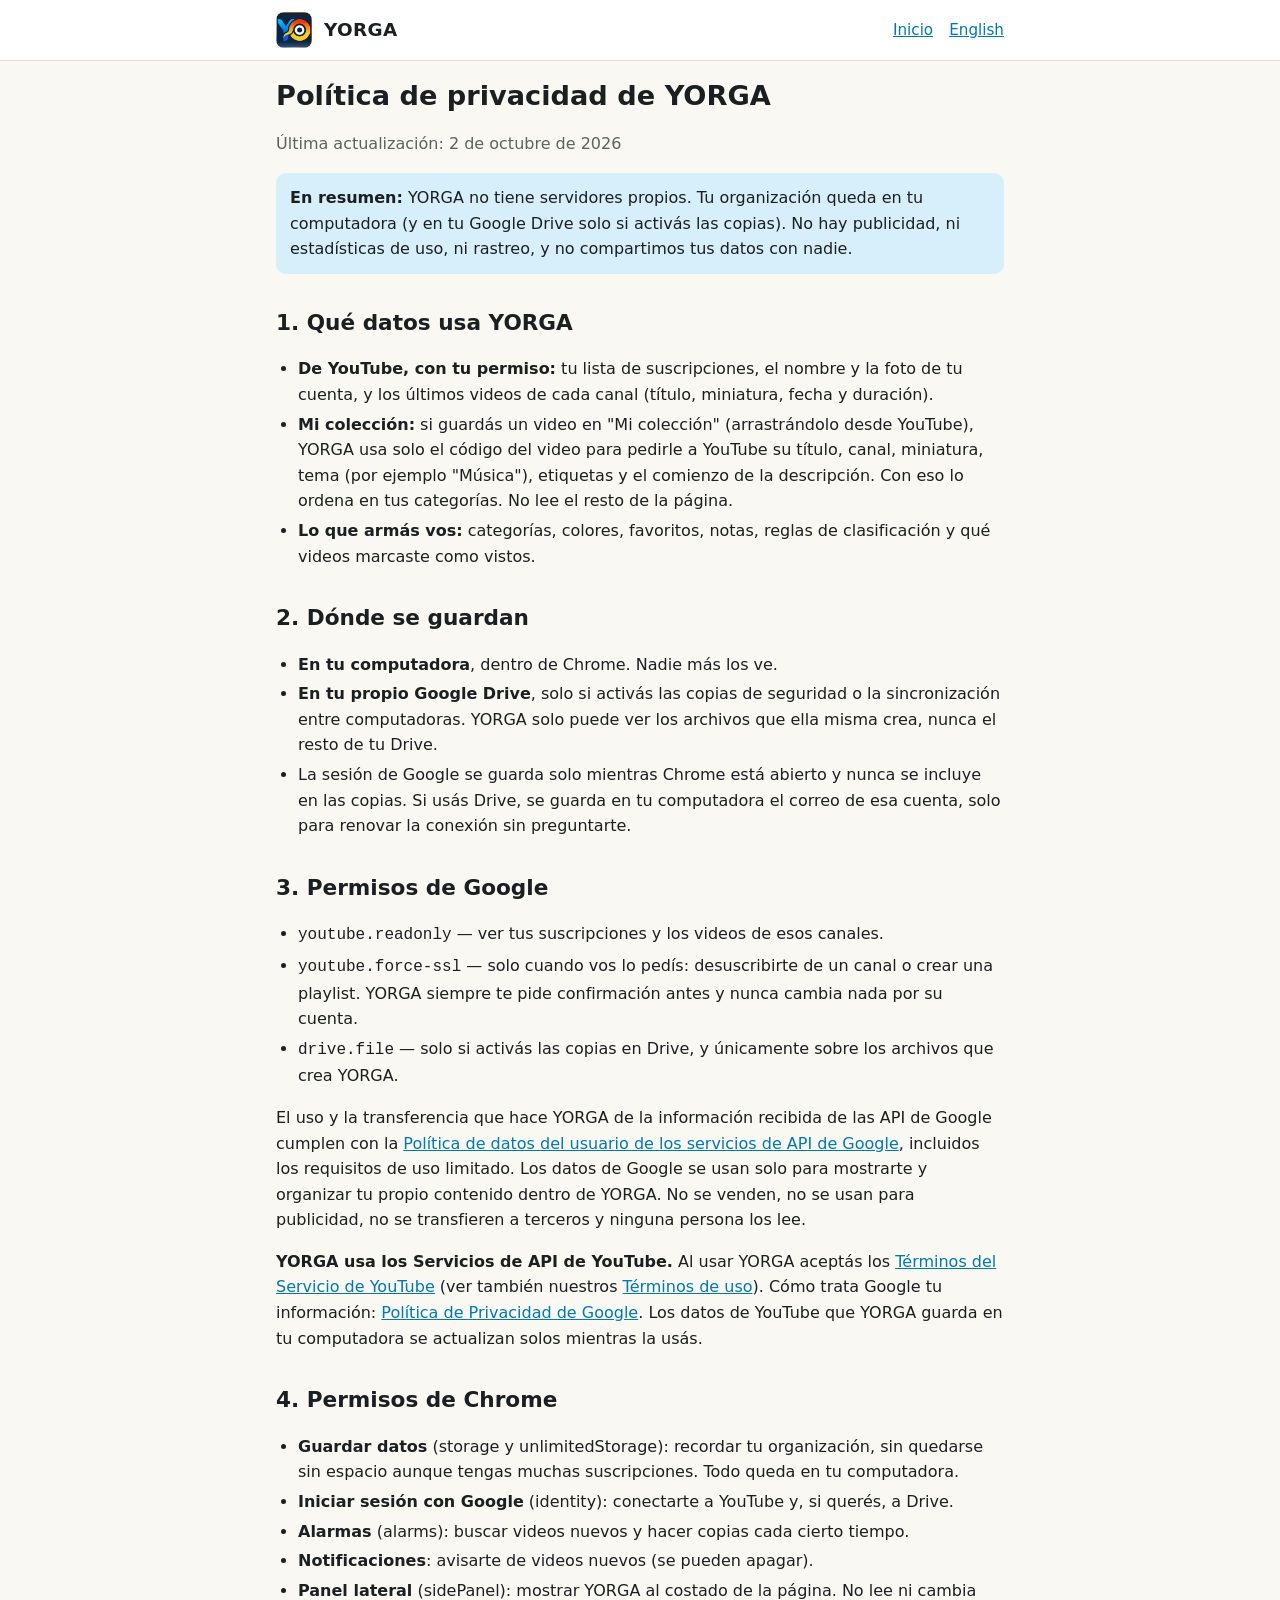
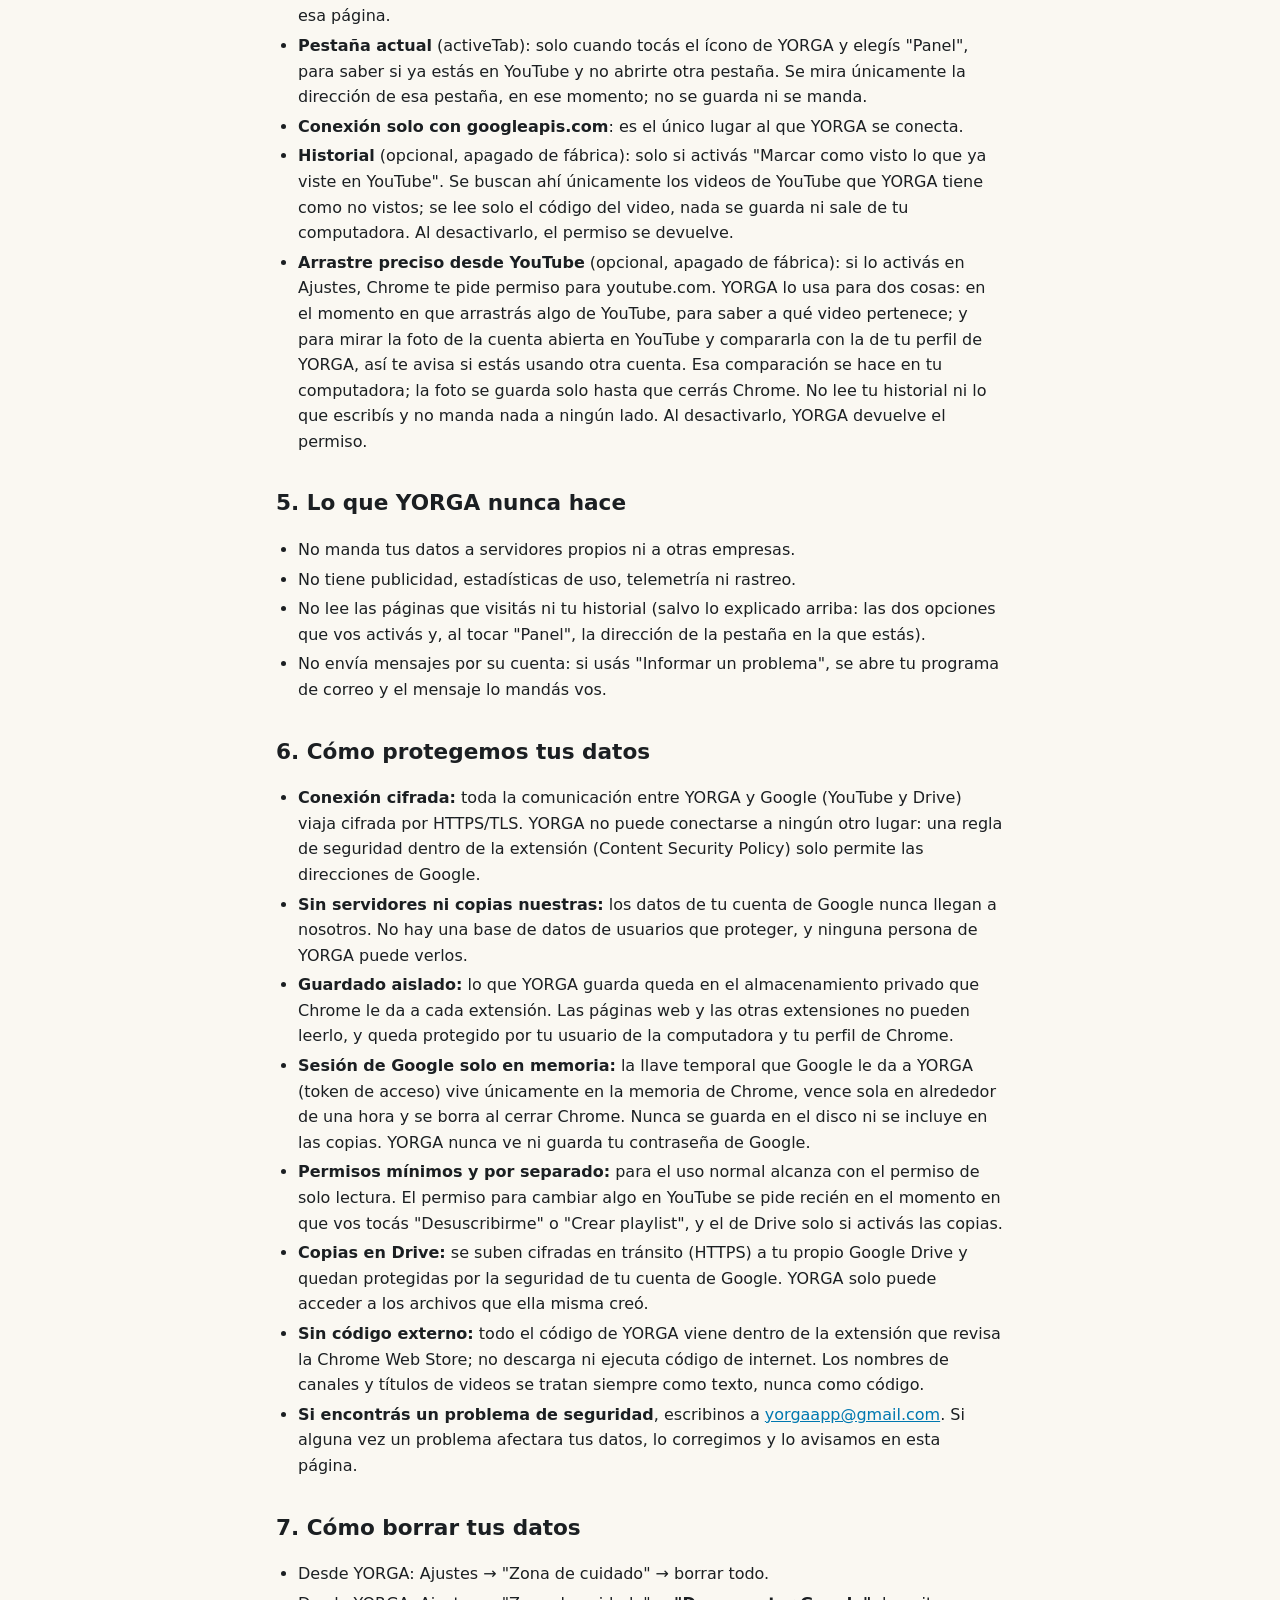
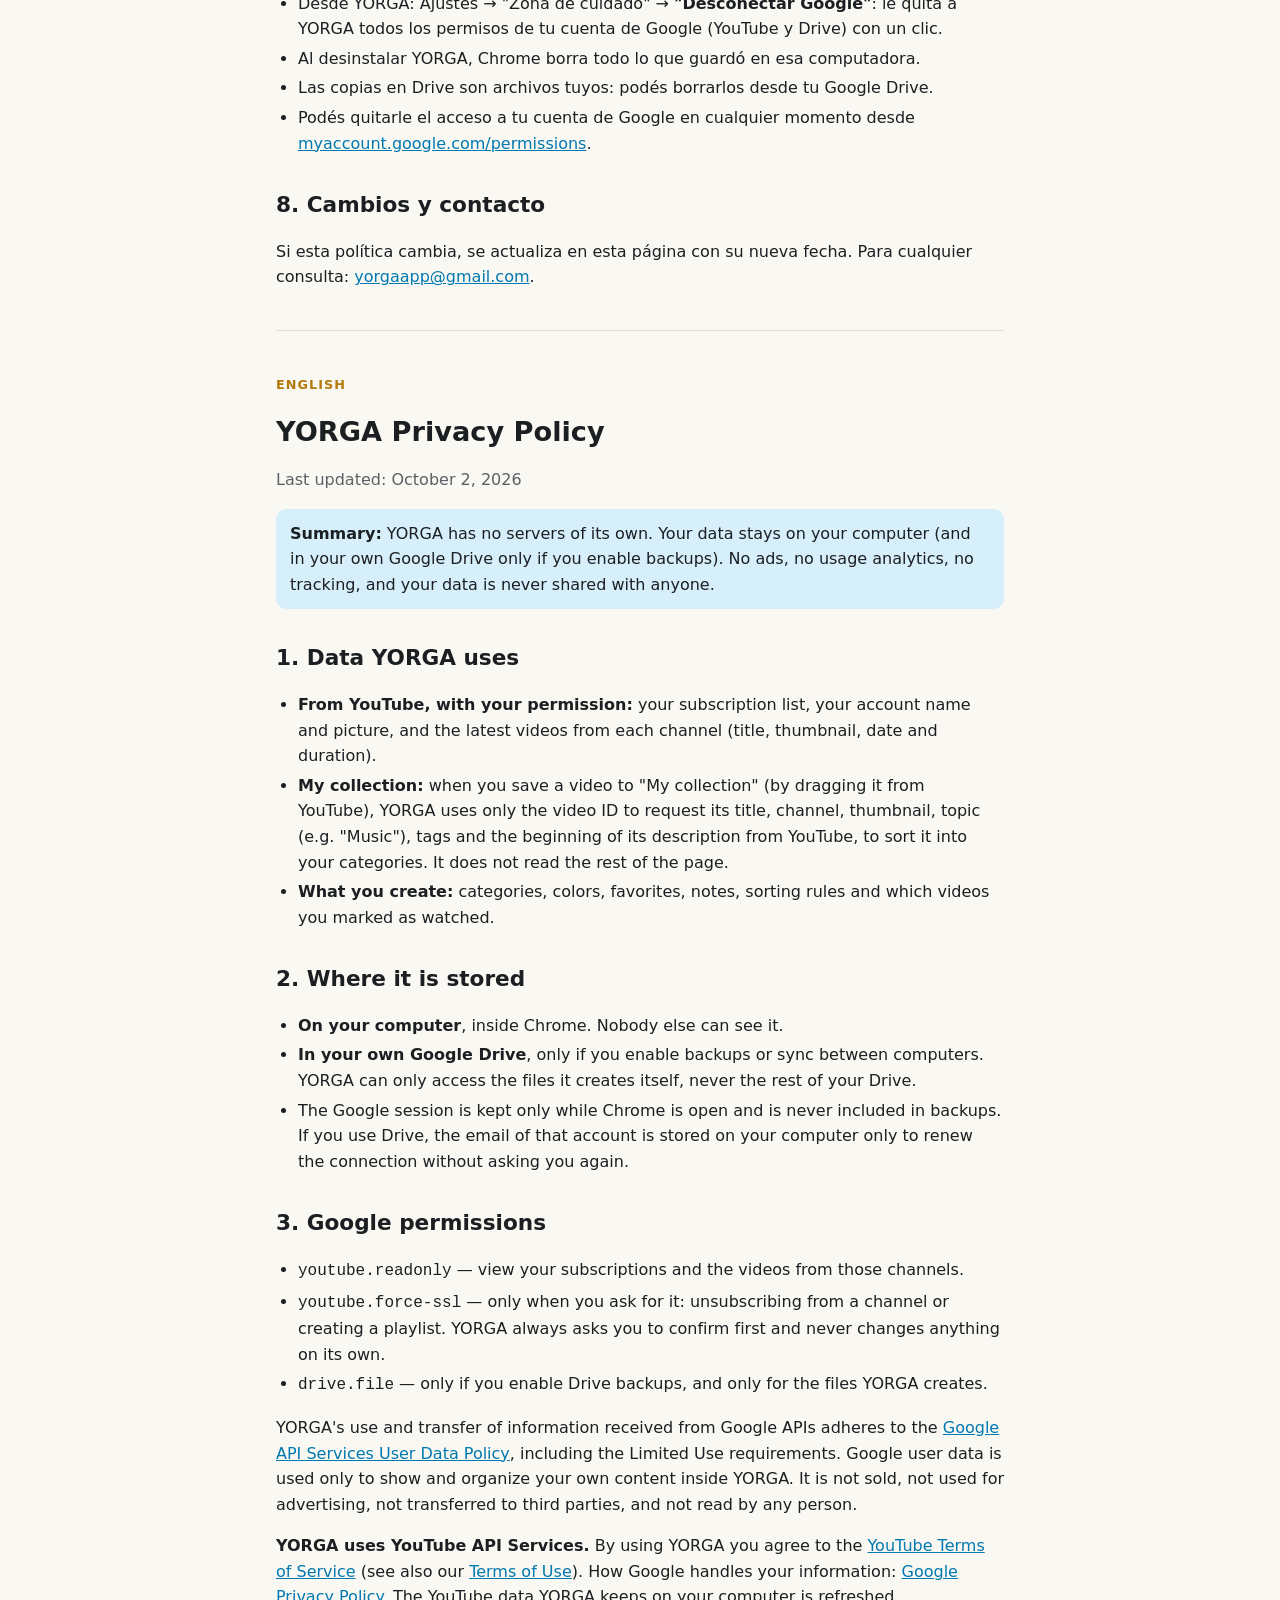
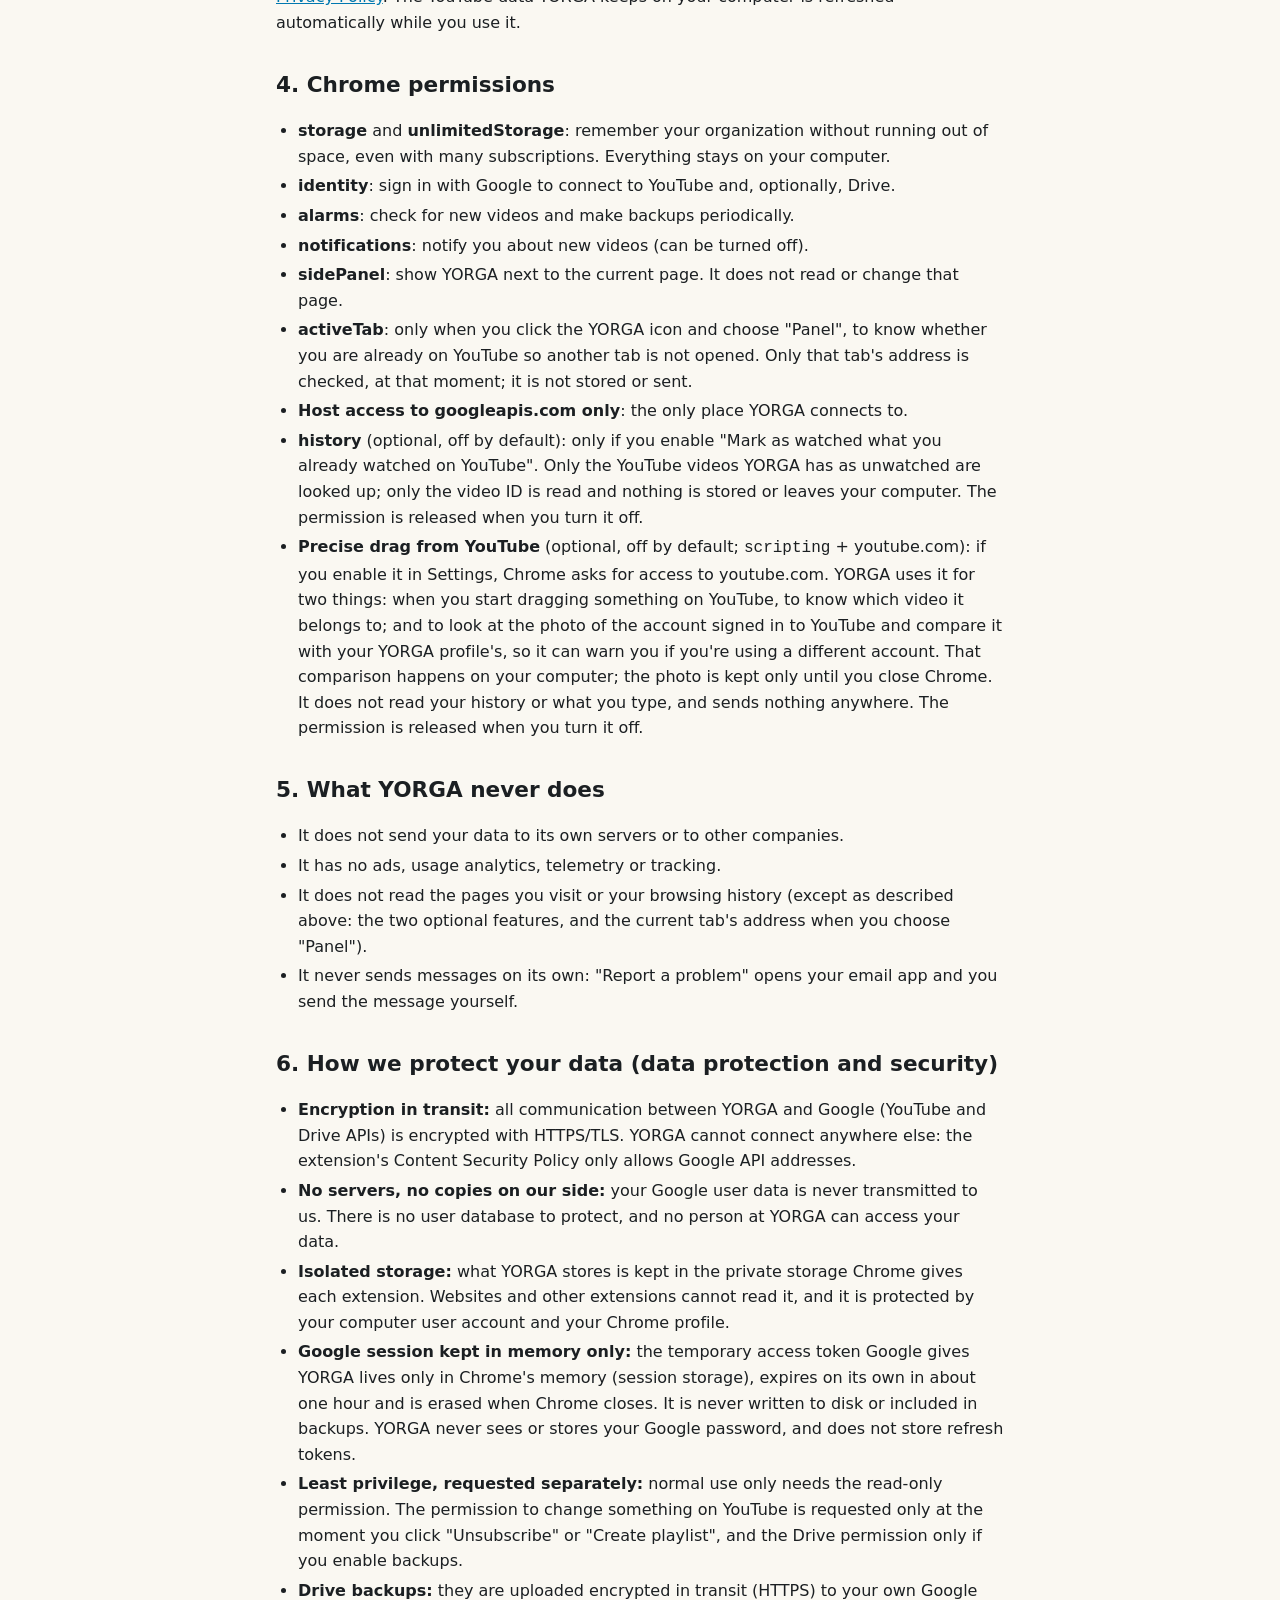
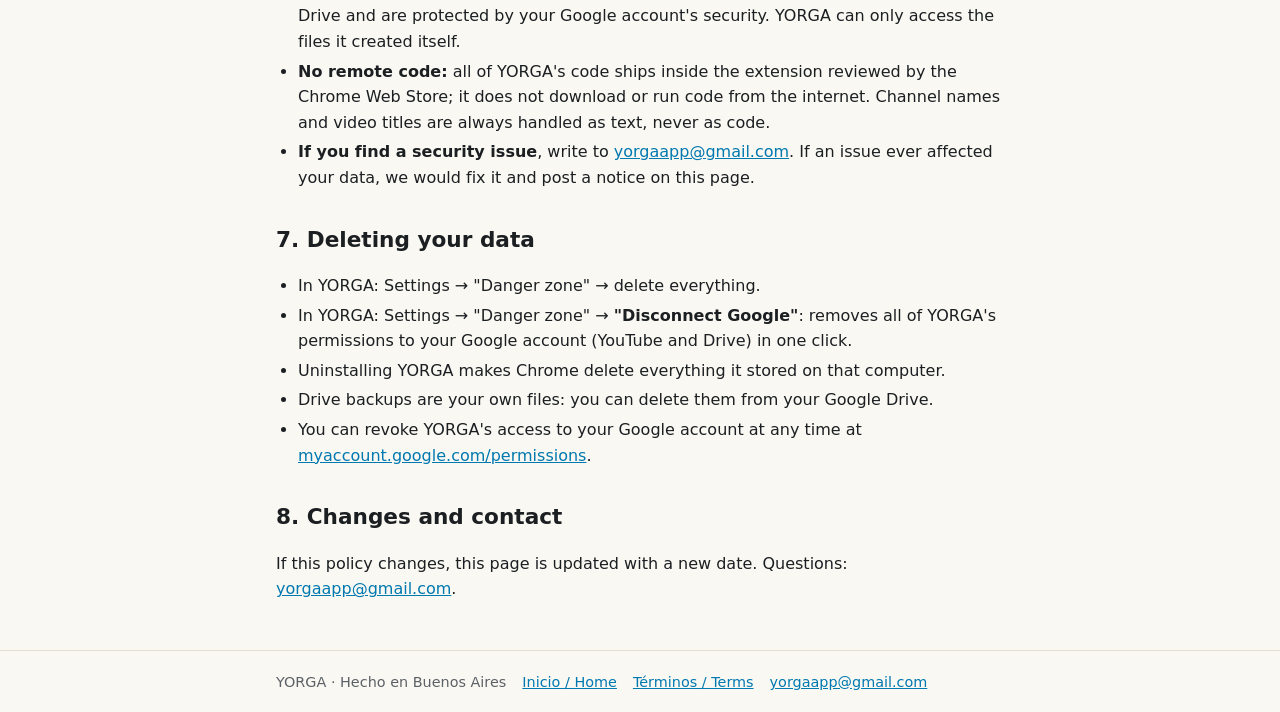
==== commit 925818b3: "Add files via upload" ====
--- a/privacidad.html
+++ b/privacidad.html
@@ -22,7 +22,7 @@
 
 <main class="wrap">
   <h1>Política de privacidad de YORGA</h1>
-  <p class="muted">Última actualización: 30 de septiembre de 2026</p>
+  <p class="muted">Última actualización: 2 de octubre de 2026</p>
 
   <p class="note"><strong>En resumen:</strong> YORGA no tiene servidores propios. Tu organización queda en tu computadora (y en tu Google Drive solo si activás las copias). No hay publicidad, ni estadísticas de uso, ni rastreo, y no compartimos tus datos con nadie.</p>
 
@@ -47,6 +47,7 @@
     <li><code>drive.file</code> — solo si activás las copias en Drive, y únicamente sobre los archivos que crea YORGA.</li>
   </ul>
   <p>El uso y la transferencia que hace YORGA de la información recibida de las API de Google cumplen con la <a href="https://developers.google.com/terms/api-services-user-data-policy">Política de datos del usuario de los servicios de API de Google</a>, incluidos los requisitos de uso limitado. Los datos de Google se usan solo para mostrarte y organizar tu propio contenido dentro de YORGA. No se venden, no se usan para publicidad, no se transfieren a terceros y ninguna persona los lee.</p>
+  <p><strong>YORGA usa los Servicios de API de YouTube.</strong> Al usar YORGA aceptás los <a href="https://www.youtube.com/t/terms">Términos del Servicio de YouTube</a> (ver también nuestros <a href="terminos.html">Términos de uso</a>). Cómo trata Google tu información: <a href="https://policies.google.com/privacy">Política de Privacidad de Google</a>. Los datos de YouTube que YORGA guarda en tu computadora se actualizan solos mientras la usás.</p>
 
   <h2>4. Permisos de Chrome</h2>
   <ul>
@@ -69,22 +70,35 @@
     <li>No envía mensajes por su cuenta: si usás "Informar un problema", se abre tu programa de correo y el mensaje lo mandás vos.</li>
   </ul>
 
-  <h2>6. Cómo borrar tus datos</h2>
+  <h2>6. Cómo protegemos tus datos</h2>
+  <ul>
+    <li><strong>Conexión cifrada:</strong> toda la comunicación entre YORGA y Google (YouTube y Drive) viaja cifrada por HTTPS/TLS. YORGA no puede conectarse a ningún otro lugar: una regla de seguridad dentro de la extensión (Content Security Policy) solo permite las direcciones de Google.</li>
+    <li><strong>Sin servidores ni copias nuestras:</strong> los datos de tu cuenta de Google nunca llegan a nosotros. No hay una base de datos de usuarios que proteger, y ninguna persona de YORGA puede verlos.</li>
+    <li><strong>Guardado aislado:</strong> lo que YORGA guarda queda en el almacenamiento privado que Chrome le da a cada extensión. Las páginas web y las otras extensiones no pueden leerlo, y queda protegido por tu usuario de la computadora y tu perfil de Chrome.</li>
+    <li><strong>Sesión de Google solo en memoria:</strong> la llave temporal que Google le da a YORGA (token de acceso) vive únicamente en la memoria de Chrome, vence sola en alrededor de una hora y se borra al cerrar Chrome. Nunca se guarda en el disco ni se incluye en las copias. YORGA nunca ve ni guarda tu contraseña de Google.</li>
+    <li><strong>Permisos mínimos y por separado:</strong> para el uso normal alcanza con el permiso de solo lectura. El permiso para cambiar algo en YouTube se pide recién en el momento en que vos tocás "Desuscribirme" o "Crear playlist", y el de Drive solo si activás las copias.</li>
+    <li><strong>Copias en Drive:</strong> se suben cifradas en tránsito (HTTPS) a tu propio Google Drive y quedan protegidas por la seguridad de tu cuenta de Google. YORGA solo puede acceder a los archivos que ella misma creó.</li>
+    <li><strong>Sin código externo:</strong> todo el código de YORGA viene dentro de la extensión que revisa la Chrome Web Store; no descarga ni ejecuta código de internet. Los nombres de canales y títulos de videos se tratan siempre como texto, nunca como código.</li>
+    <li><strong>Si encontrás un problema de seguridad</strong>, escribinos a <a href="mailto:yorgaapp@gmail.com">yorgaapp@gmail.com</a>. Si alguna vez un problema afectara tus datos, lo corregimos y lo avisamos en esta página.</li>
+  </ul>
+
+  <h2>7. Cómo borrar tus datos</h2>
   <ul>
     <li>Desde YORGA: Ajustes → "Zona de cuidado" → borrar todo.</li>
+    <li>Desde YORGA: Ajustes → "Zona de cuidado" → <strong>"Desconectar Google"</strong>: le quita a YORGA todos los permisos de tu cuenta de Google (YouTube y Drive) con un clic.</li>
     <li>Al desinstalar YORGA, Chrome borra todo lo que guardó en esa computadora.</li>
     <li>Las copias en Drive son archivos tuyos: podés borrarlos desde tu Google Drive.</li>
     <li>Podés quitarle el acceso a tu cuenta de Google en cualquier momento desde <a href="https://myaccount.google.com/permissions">myaccount.google.com/permissions</a>.</li>
   </ul>
 
-  <h2>7. Cambios y contacto</h2>
+  <h2>8. Cambios y contacto</h2>
   <p>Si esta política cambia, se actualiza en esta página con su nueva fecha. Para cualquier consulta: <a href="mailto:yorgaapp@gmail.com">yorgaapp@gmail.com</a>.</p>
 
   <hr id="en">
 
   <span class="lang">English</span>
   <h1>YORGA Privacy Policy</h1>
-  <p class="muted">Last updated: September 30, 2026</p>
+  <p class="muted">Last updated: October 2, 2026</p>
 
   <p class="note"><strong>Summary:</strong> YORGA has no servers of its own. Your data stays on your computer (and in your own Google Drive only if you enable backups). No ads, no usage analytics, no tracking, and your data is never shared with anyone.</p>
 
@@ -109,6 +123,7 @@
     <li><code>drive.file</code> — only if you enable Drive backups, and only for the files YORGA creates.</li>
   </ul>
   <p>YORGA's use and transfer of information received from Google APIs adheres to the <a href="https://developers.google.com/terms/api-services-user-data-policy">Google API Services User Data Policy</a>, including the Limited Use requirements. Google user data is used only to show and organize your own content inside YORGA. It is not sold, not used for advertising, not transferred to third parties, and not read by any person.</p>
+  <p><strong>YORGA uses YouTube API Services.</strong> By using YORGA you agree to the <a href="https://www.youtube.com/t/terms">YouTube Terms of Service</a> (see also our <a href="terminos.html#en">Terms of Use</a>). How Google handles your information: <a href="https://policies.google.com/privacy">Google Privacy Policy</a>. The YouTube data YORGA keeps on your computer is refreshed automatically while you use it.</p>
 
   <h2>4. Chrome permissions</h2>
   <ul>
@@ -131,15 +146,28 @@
     <li>It never sends messages on its own: "Report a problem" opens your email app and you send the message yourself.</li>
   </ul>
 
-  <h2>6. Deleting your data</h2>
+  <h2>6. How we protect your data (data protection and security)</h2>
+  <ul>
+    <li><strong>Encryption in transit:</strong> all communication between YORGA and Google (YouTube and Drive APIs) is encrypted with HTTPS/TLS. YORGA cannot connect anywhere else: the extension's Content Security Policy only allows Google API addresses.</li>
+    <li><strong>No servers, no copies on our side:</strong> your Google user data is never transmitted to us. There is no user database to protect, and no person at YORGA can access your data.</li>
+    <li><strong>Isolated storage:</strong> what YORGA stores is kept in the private storage Chrome gives each extension. Websites and other extensions cannot read it, and it is protected by your computer user account and your Chrome profile.</li>
+    <li><strong>Google session kept in memory only:</strong> the temporary access token Google gives YORGA lives only in Chrome's memory (session storage), expires on its own in about one hour and is erased when Chrome closes. It is never written to disk or included in backups. YORGA never sees or stores your Google password, and does not store refresh tokens.</li>
+    <li><strong>Least privilege, requested separately:</strong> normal use only needs the read-only permission. The permission to change something on YouTube is requested only at the moment you click "Unsubscribe" or "Create playlist", and the Drive permission only if you enable backups.</li>
+    <li><strong>Drive backups:</strong> they are uploaded encrypted in transit (HTTPS) to your own Google Drive and are protected by your Google account's security. YORGA can only access the files it created itself.</li>
+    <li><strong>No remote code:</strong> all of YORGA's code ships inside the extension reviewed by the Chrome Web Store; it does not download or run code from the internet. Channel names and video titles are always handled as text, never as code.</li>
+    <li><strong>If you find a security issue</strong>, write to <a href="mailto:yorgaapp@gmail.com">yorgaapp@gmail.com</a>. If an issue ever affected your data, we would fix it and post a notice on this page.</li>
+  </ul>
+
+  <h2>7. Deleting your data</h2>
   <ul>
     <li>In YORGA: Settings → "Danger zone" → delete everything.</li>
+    <li>In YORGA: Settings → "Danger zone" → <strong>"Disconnect Google"</strong>: removes all of YORGA's permissions to your Google account (YouTube and Drive) in one click.</li>
     <li>Uninstalling YORGA makes Chrome delete everything it stored on that computer.</li>
     <li>Drive backups are your own files: you can delete them from your Google Drive.</li>
     <li>You can revoke YORGA's access to your Google account at any time at <a href="https://myaccount.google.com/permissions">myaccount.google.com/permissions</a>.</li>
   </ul>
 
-  <h2>7. Changes and contact</h2>
+  <h2>8. Changes and contact</h2>
   <p>If this policy changes, this page is updated with a new date. Questions: <a href="mailto:yorgaapp@gmail.com">yorgaapp@gmail.com</a>.</p>
 </main>
 
@@ -147,6 +175,7 @@
   <div class="wrap">
     <span>YORGA · Hecho en Buenos Aires</span>
     <a href="./">Inicio / Home</a>
+    <a href="terminos.html">Términos / Terms</a>
     <a href="mailto:yorgaapp@gmail.com">yorgaapp@gmail.com</a>
   </div>
 </footer>
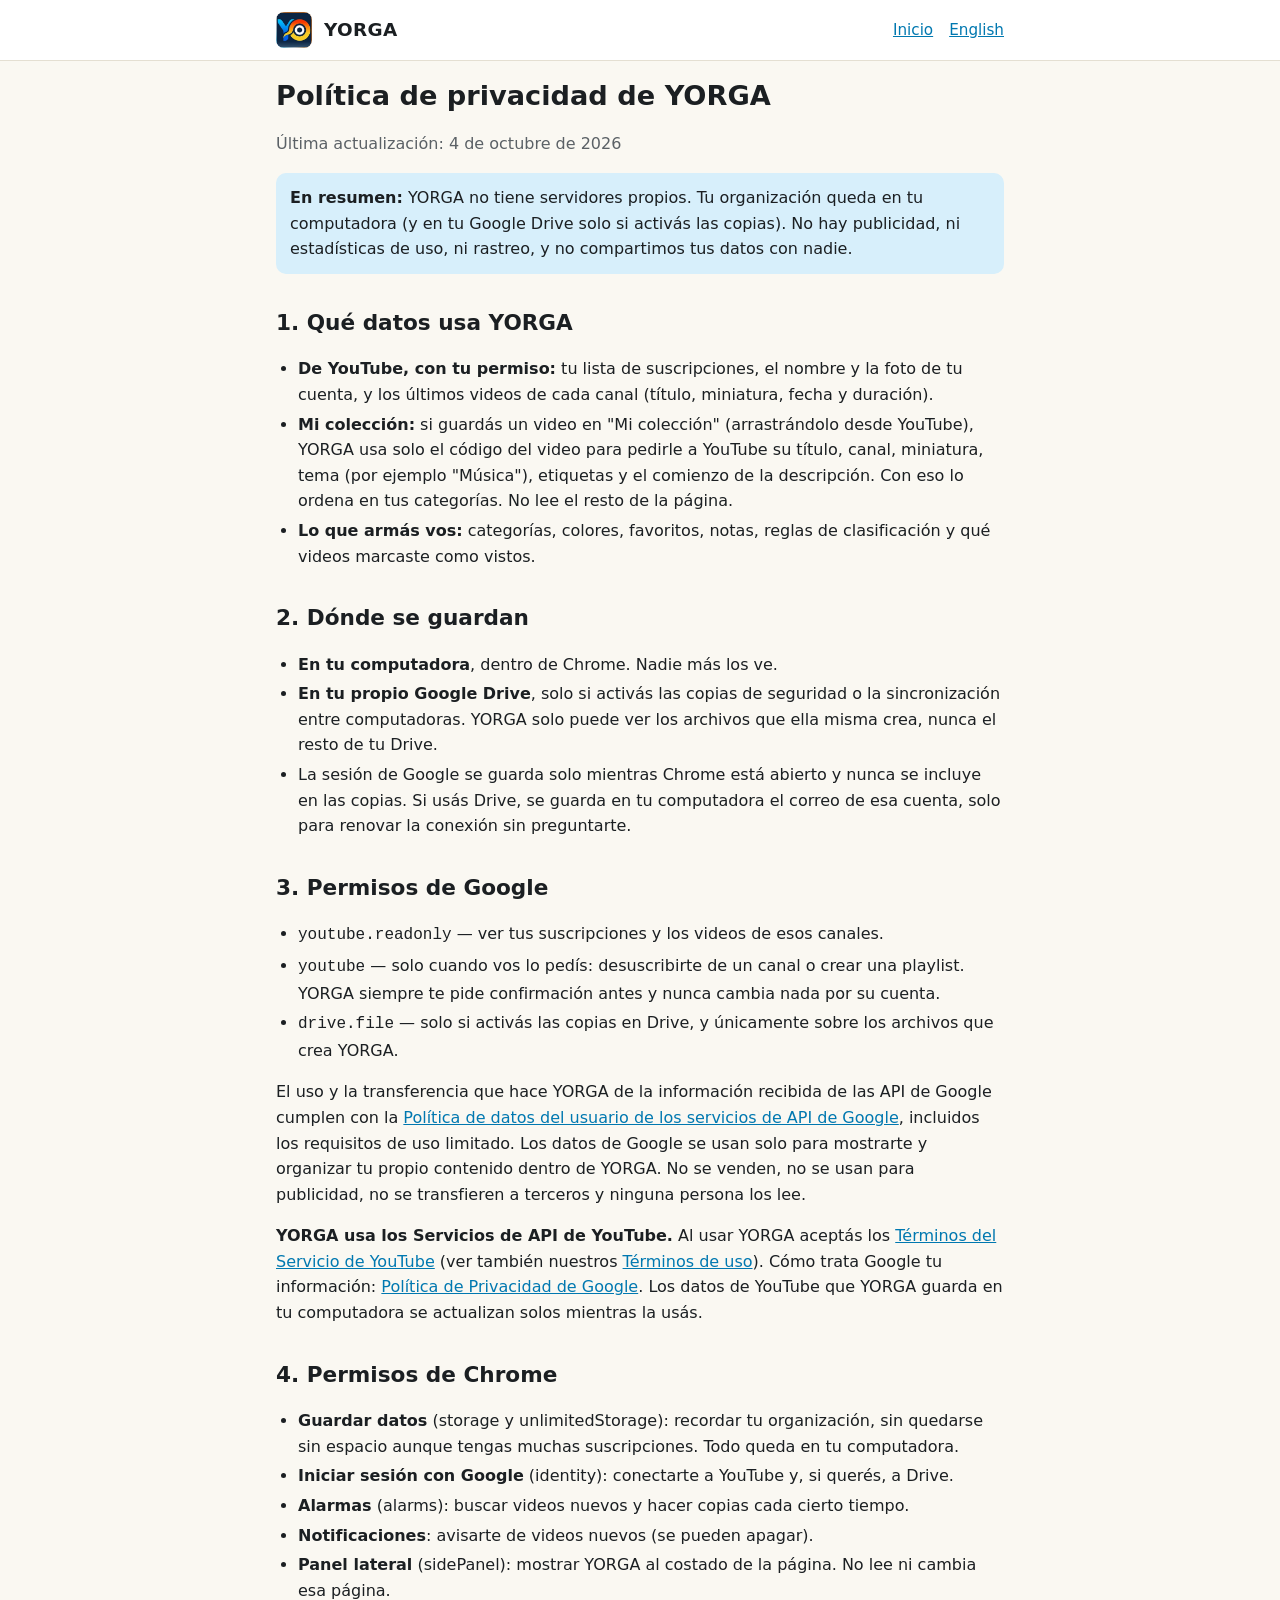
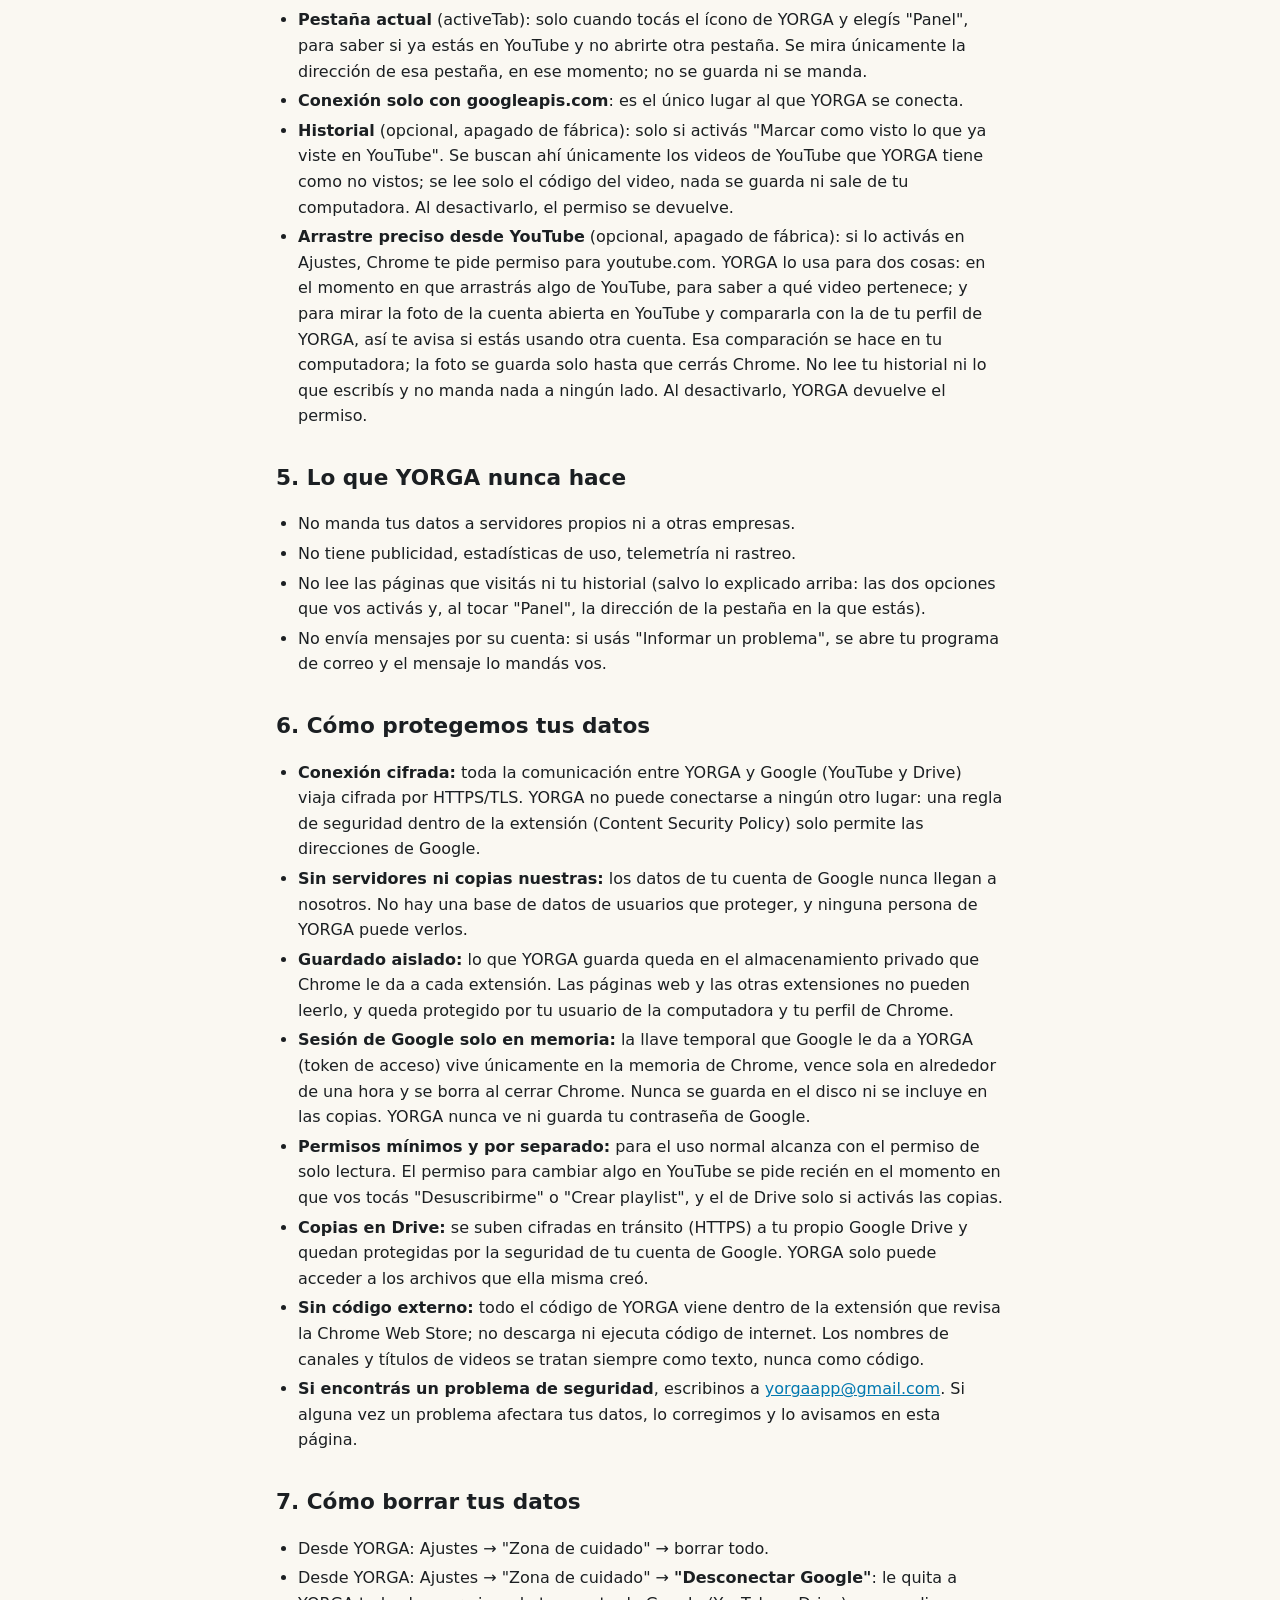
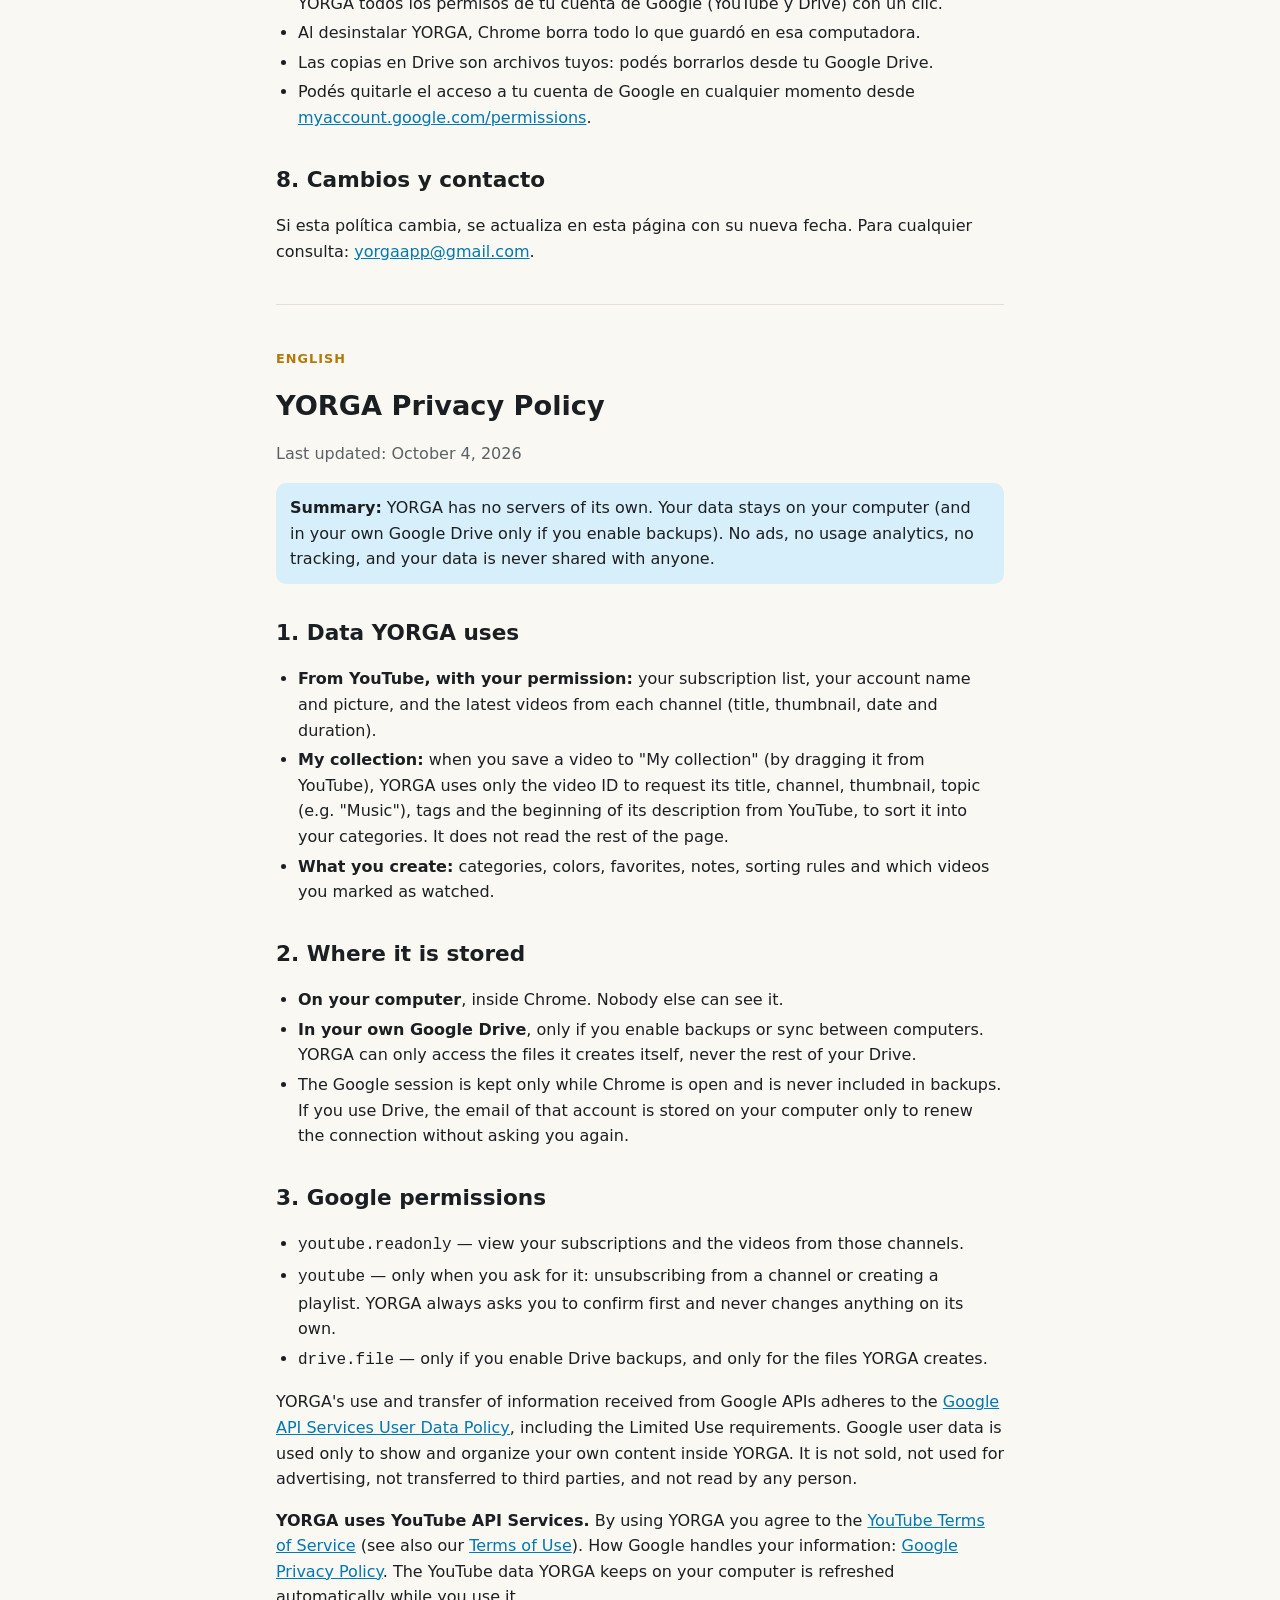
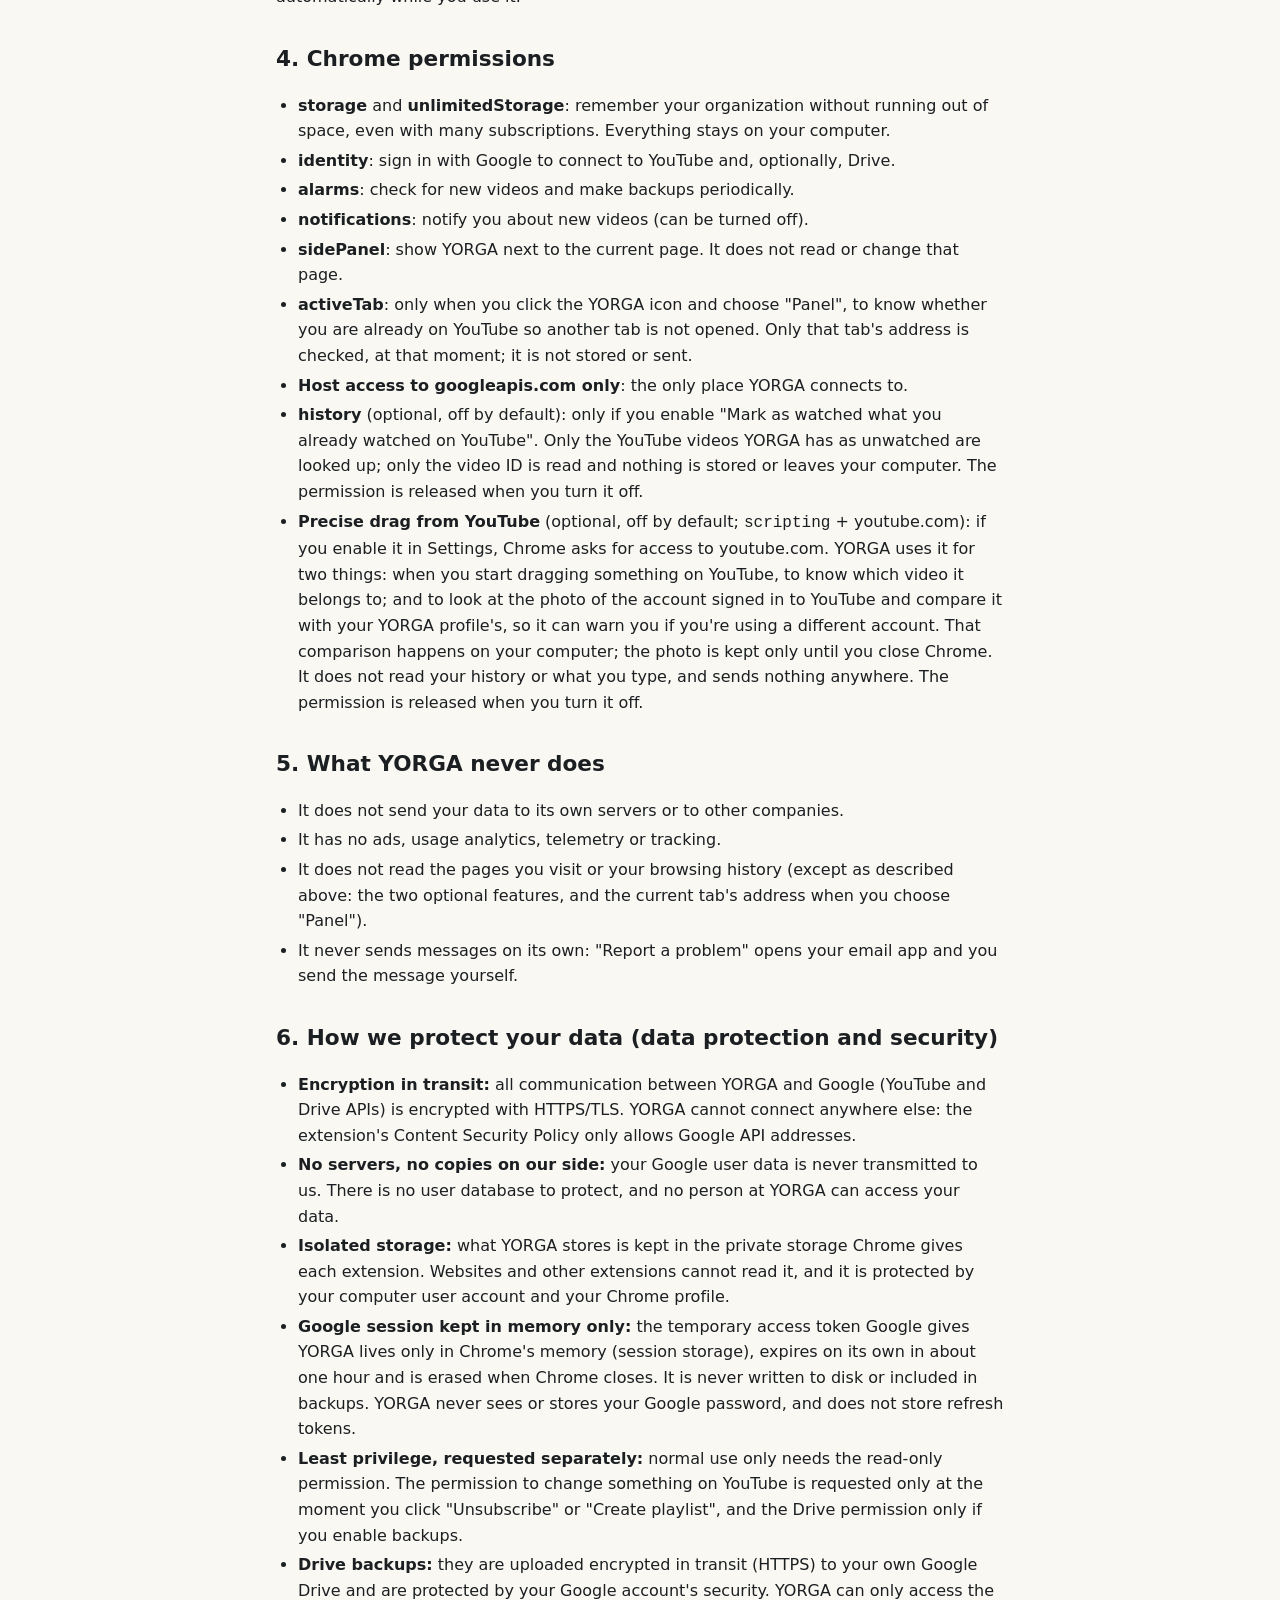
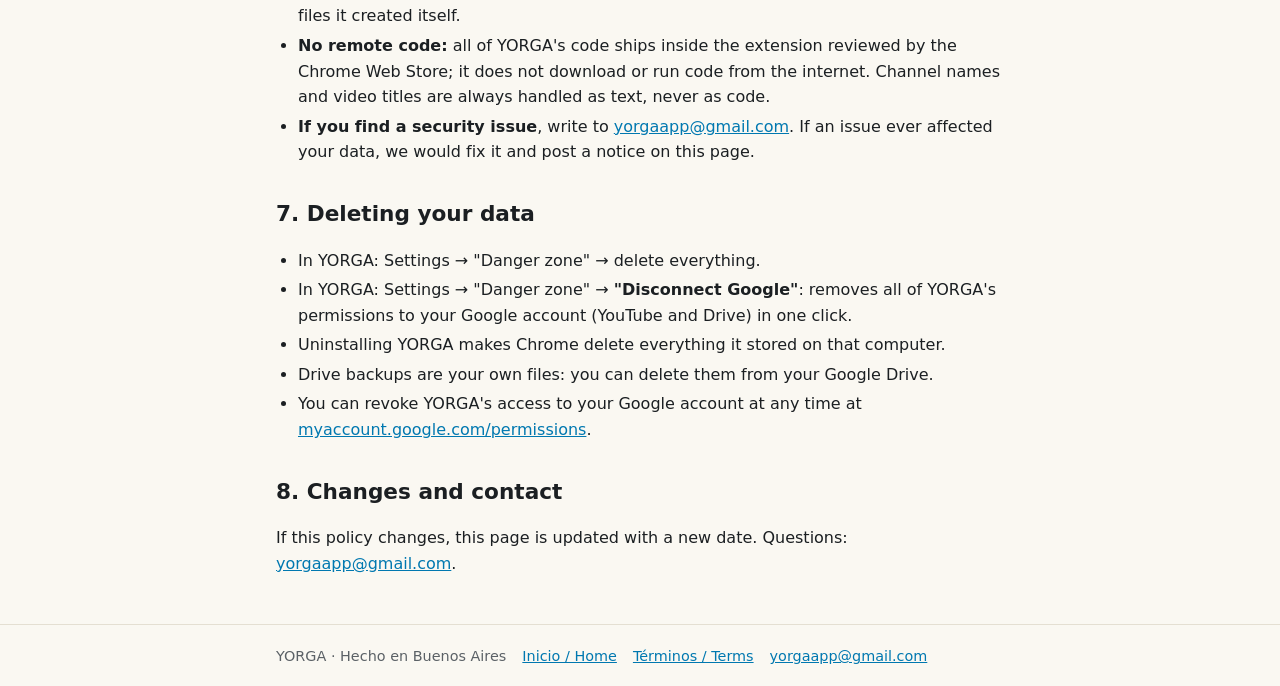
==== commit f960acc4: "Add files via upload" ====
--- a/privacidad.html
+++ b/privacidad.html
@@ -22,7 +22,7 @@
 
 <main class="wrap">
   <h1>Política de privacidad de YORGA</h1>
-  <p class="muted">Última actualización: 2 de octubre de 2026</p>
+  <p class="muted">Última actualización: 4 de octubre de 2026</p>
 
   <p class="note"><strong>En resumen:</strong> YORGA no tiene servidores propios. Tu organización queda en tu computadora (y en tu Google Drive solo si activás las copias). No hay publicidad, ni estadísticas de uso, ni rastreo, y no compartimos tus datos con nadie.</p>
 
@@ -43,7 +43,7 @@
   <h2>3. Permisos de Google</h2>
   <ul>
     <li><code>youtube.readonly</code> — ver tus suscripciones y los videos de esos canales.</li>
-    <li><code>youtube.force-ssl</code> — solo cuando vos lo pedís: desuscribirte de un canal o crear una playlist. YORGA siempre te pide confirmación antes y nunca cambia nada por su cuenta.</li>
+    <li><code>youtube</code> — solo cuando vos lo pedís: desuscribirte de un canal o crear una playlist. YORGA siempre te pide confirmación antes y nunca cambia nada por su cuenta.</li>
     <li><code>drive.file</code> — solo si activás las copias en Drive, y únicamente sobre los archivos que crea YORGA.</li>
   </ul>
   <p>El uso y la transferencia que hace YORGA de la información recibida de las API de Google cumplen con la <a href="https://developers.google.com/terms/api-services-user-data-policy">Política de datos del usuario de los servicios de API de Google</a>, incluidos los requisitos de uso limitado. Los datos de Google se usan solo para mostrarte y organizar tu propio contenido dentro de YORGA. No se venden, no se usan para publicidad, no se transfieren a terceros y ninguna persona los lee.</p>
@@ -98,7 +98,7 @@
 
   <span class="lang">English</span>
   <h1>YORGA Privacy Policy</h1>
-  <p class="muted">Last updated: October 2, 2026</p>
+  <p class="muted">Last updated: October 4, 2026</p>
 
   <p class="note"><strong>Summary:</strong> YORGA has no servers of its own. Your data stays on your computer (and in your own Google Drive only if you enable backups). No ads, no usage analytics, no tracking, and your data is never shared with anyone.</p>
 
@@ -119,7 +119,7 @@
   <h2>3. Google permissions</h2>
   <ul>
     <li><code>youtube.readonly</code> — view your subscriptions and the videos from those channels.</li>
-    <li><code>youtube.force-ssl</code> — only when you ask for it: unsubscribing from a channel or creating a playlist. YORGA always asks you to confirm first and never changes anything on its own.</li>
+    <li><code>youtube</code> — only when you ask for it: unsubscribing from a channel or creating a playlist. YORGA always asks you to confirm first and never changes anything on its own.</li>
     <li><code>drive.file</code> — only if you enable Drive backups, and only for the files YORGA creates.</li>
   </ul>
   <p>YORGA's use and transfer of information received from Google APIs adheres to the <a href="https://developers.google.com/terms/api-services-user-data-policy">Google API Services User Data Policy</a>, including the Limited Use requirements. Google user data is used only to show and organize your own content inside YORGA. It is not sold, not used for advertising, not transferred to third parties, and not read by any person.</p>
